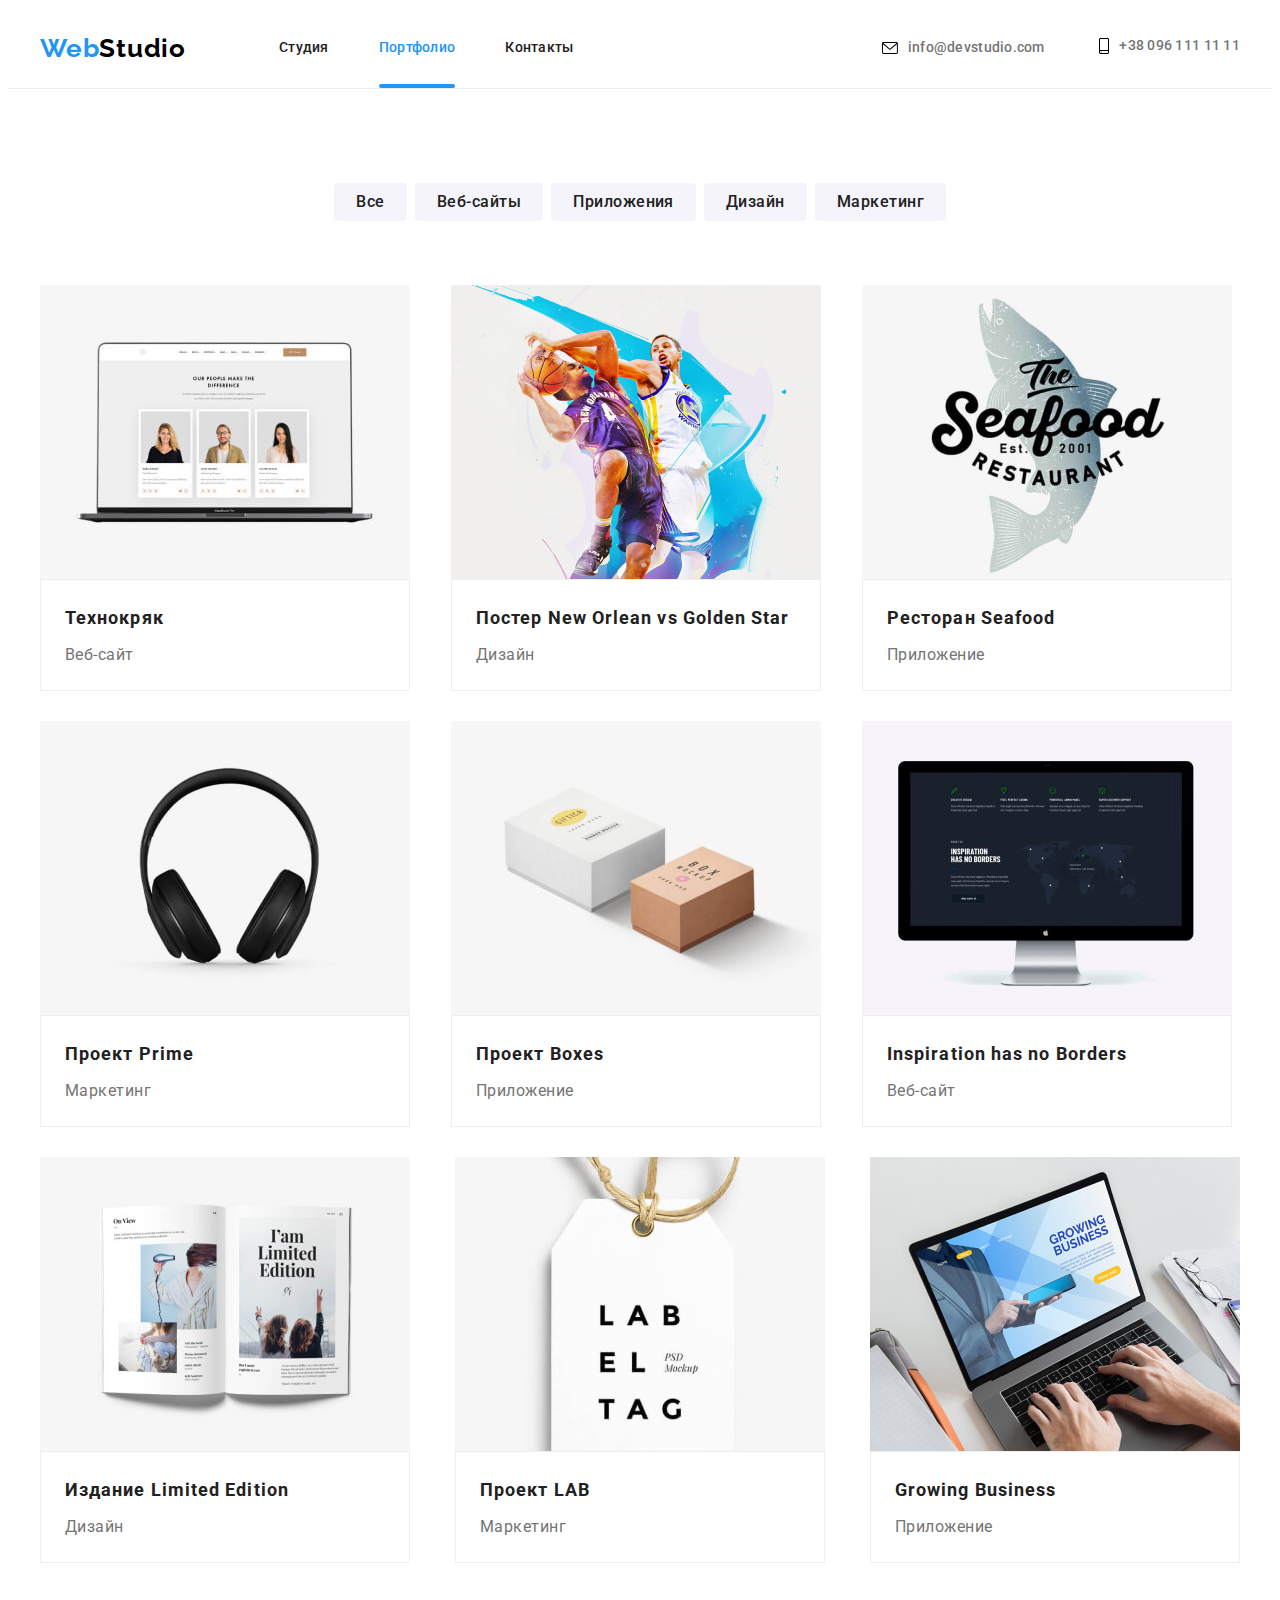
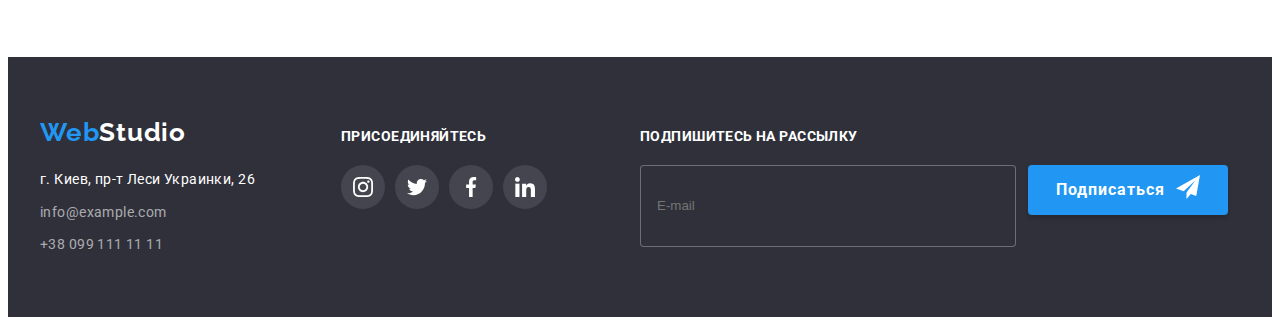
==== portfolio.html @ 90d1495a "hw8" ====
<!DOCTYPE html>
<html lang="en">
  <head>
    <meta charset="UTF-8" />
    <meta name="viewport" content="width=device-width, initial-scale=1.0" />
    <title>Студия</title>
    <link rel="preconnect" href="https://fonts.gstatic.com" />
    <link
      href="https://fonts.googleapis.com/css2?family=Raleway:wght@700&family=Roboto:wght@400;500;700;900&display=swap"
      rel="stylesheet"
    />
    <link
      rel="stylesheet"
      href="https://cdnjs.cloudflare.com/ajax/libs/modern-normalize/1.0.0/modern-normalize.min.css"
      integrity="sha512-ISS7cAi1PEhQ8jnbJpJZMd29NlhNj4AWYyLOSp2CE/CsHxTCu+r+t0D2yoJudVrd0/8fTVPUVDzY5Tvli75u/g=="
      crossorigin="anonymous"
    />
    <link rel="stylesheet" href="./css/portfolio.min.css" />
  </head>
  <body>
    <!--HEADER-->
    <header class="header">
      <div class="container">
        <nav class="nav">
          <a class="logo link" href="/">
            <span class="logo__title">Web</span>Studio
          </a>
          <ul class="nav__list list">
            <li class="nav__list-item">
              <a class="nav__list-link link" href="./index.html"> Студия </a>
            </li>
            <li class="nav__list-item">
              <a class="nav__list-link link current" href="./portfolio.html">
                Портфолио
              </a>
            </li>
            <li class="nav__list-item">
              <a class="nav__list-link link" href="#"> Контакты </a>
            </li>
          </ul>
          <address class="header__address address">
            <a
              class="header__address-mail link"
              href="mailto:info@devstudio.com"
            >
              <svg class="header__address-mail-icon">
                <use href="./images/sprite.svg#icon-mail"></use>
              </svg>
              info@devstudio.com
            </a>
            <a class="header__address-tel link" href="tel:+380961111111">
              <svg class="header__address-tel-icon">
                <use href="./images/sprite.svg#icon-phone"></use>
              </svg>
              +38 096 111 11 11
            </a>
          </address>
        </nav>
      </div>
    </header>

    <!-- MAIN -->
    <main>
      <section class="portfolio section">
        <div class="container">
          <h1 class="portfolio__title visually-hidden">Портфолио</h1>
          <ul class="portfolio__list-btn list">
            <li class="portfolio__list-item">
              <button class="portfolio__btn current" type="button">Все</button>
            </li>
            <li class="portfolio__list-item">
              <button class="portfolio__btn" type="button">Веб-сайты</button>
            </li>
            <li class="portfolio__list-item">
              <button class="portfolio__btn" type="button">Приложения</button>
            </li>
            <li class="portfolio__list-item">
              <button class="portfolio__btn" type="button">Дизайн</button>
            </li>
            <li class="portfolio__list-item">
              <button class="portfolio__btn" type="button">Маркетинг</button>
            </li>
          </ul>
        </div>
        <div class="container">
          <ul class="portfolio__list-box list">
            <li class="portfolio__list-item">
              <div class="portfolio__overlay">
                <img src="./images/notebook.jpg" alt="notebook" />
                <p class="portfolio__overlay-subject">
                  Технокряк это современная площадка распространения
                  коронавируса. Компании используют эту платформу для цифрового
                  шпионажа и атак на защищённые сервера конкурентов.
                </p>
              </div>
              <div class="portfolio__card-content">
                <h2 class="portfolio__title">Технокряк</h2>
                <p class="portfolio__subtitle">Веб-сайт</p>
              </div>
            </li>
            <li class="portfolio__list-item">
              <div class="portfolio__overlay">
                <img src="./images/design.jpg" alt="design" />
                <p class="portfolio__overlay-subject">
                  Технокряк это современная площадка распространения
                  коронавируса. Компании используют эту платформу для цифрового
                  шпионажа и атак на защищённые сервера конкурентов.
                </p>
              </div>
              <div class="portfolio__card-content">
                <h2 class="portfolio__title">
                  Постер New Orlean vs Golden Star
                </h2>
                <p class="portfolio__subtitle">Дизайн</p>
              </div>
            </li>
            <li class="portfolio__list-item">
              <div class="portfolio__overlay">
                <img src="./images/restoran.jpg" alt="restoran" />
                <p class="portfolio__overlay-subject">
                  Технокряк это современная площадка распространения
                  коронавируса. Компании используют эту платформу для цифрового
                  шпионажа и атак на защищённые сервера конкурентов.
                </p>
              </div>
              <div class="portfolio__card-content">
                <h2 class="portfolio__title">Ресторан Seafood</h2>
                <p class="portfolio__subtitle">Приложение</p>
              </div>
            </li>
            <li class="portfolio__list-item">
              <div class="portfolio__overlay">
                <img src="./images/headphones.jpg" alt="project-headphones" />
                <p class="portfolio__overlay-subject">
                  Технокряк это современная площадка распространения
                  коронавируса. Компании используют эту платформу для цифрового
                  шпионажа и атак на защищённые сервера конкурентов.
                </p>
              </div>
              <div class="portfolio__card-content">
                <h2 class="portfolio__title">Проект Prime</h2>
                <p class="portfolio__subtitle">Маркетинг</p>
              </div>
            </li>
            <li class="portfolio__list-item">
              <div class="portfolio__overlay">
                <img src="./images/box.jpg" alt="project-box" />
                <p class="portfolio__overlay-subject">
                  Технокряк это современная площадка распространения
                  коронавируса. Компании используют эту платформу для цифрового
                  шпионажа и атак на защищённые сервера конкурентов.
                </p>
              </div>
              <div class="portfolio__card-content">
                <h2 class="portfolio__title">Проект Boxes</h2>
                <p class="portfolio__subtitle">Приложение</p>
              </div>
            </li>
            <li class="portfolio__list-item">
              <div class="portfolio__overlay">
                <img src="./images/monitor.jpg" alt="monitor" />
                <p class="portfolio__overlay-subject">
                  Технокряк это современная площадка распространения
                  коронавируса. Компании используют эту платформу для цифрового
                  шпионажа и атак на защищённые сервера конкурентов.
                </p>
              </div>
              <div class="portfolio__card-content">
                <h2 class="portfolio__title">Inspiration has no Borders</h2>
                <p class="portfolio__subtitle">Веб-сайт</p>
              </div>
            </li>
            <li class="portfolio__list-item">
              <div class="portfolio__overlay">
                <img src="./images/book.jpg" alt="book" />
                <p class="portfolio__overlay-subject">
                  Технокряк это современная площадка распространения
                  коронавируса. Компании используют эту платформу для цифрового
                  шпионажа и атак на защищённые сервера конкурентов.
                </p>
              </div>
              <div class="portfolio__card-content">
                <h2 class="portfolio__title">Издание Limited Edition</h2>
                <p class="portfolio__subtitle">Дизайн</p>
              </div>
            </li>
            <li class="portfolio__list-item">
              <div class="portfolio__overlay">
                <img src="./images/label.jpg" alt="label" />
                <p class="portfolio__overlay-subject">
                  Технокряк это современная площадка распространения
                  коронавируса. Компании используют эту платформу для цифрового
                  шпионажа и атак на защищённые сервера конкурентов.
                </p>
              </div>
              <div class="portfolio__card-content">
                <h2 class="portfolio__title">Проект LAB</h2>
                <p class="portfolio__subtitle">Маркетинг</p>
              </div>
            </li>
            <li class="portfolio__list-item">
              <div class="portfolio__overlay">
                <img src="./images/laptop.jpg" alt="laptop" />
                <p class="portfolio__overlay-subject">
                  Технокряк это современная площадка распространения
                  коронавируса. Компании используют эту платформу для цифрового
                  шпионажа и атак на защищённые сервера конкурентов.
                </p>
              </div>
              <div class="portfolio__card-content">
                <h2 class="portfolio__title">Growing Business</h2>
                <p class="portfolio__subtitle">Приложение</p>
              </div>
            </li>
          </ul>
        </div>
      </section>
    </main>

    <footer class="footer">
      <div class="footer__box container">
        <ul class="footer__items list">
          <li class="footer__list-logo">
            <a class="footer__logo link" href="/">
              <span class="logo__title">Web</span
              ><span class="logo__page-footer">Studio</span>
            </a>
          </li>
          <li class="footer__list-item">
            <a
              class="footer__list-link link"
              href="https://goo.gl/maps/4xC9B9E7DNerQpAo9"
              >г. Киев, пр-т Леси Украинки, 26</a
            >
          </li>
          <li class="footer__list-item">
            <a class="footer__link link" href="mailto:info@example.com">
              info@example.com
            </a>
          </li>
          <li class="footer__list-item">
            <a class="footer__link link" href="tel:+380991111111">
              +38 099 111 11 11
            </a>
          </li>
        </ul>
        <div class="footer__box--right">
          <b class="footer__title">Присоединяйтесь</b>
          <ul class="footer__social-list list">
            <li class="footer__social-item">
              <a href="" class="footer__social-link">
                <svg class="footer__social-icon">
                  <use href="./images/sprite.svg#icon-instagram"></use>
                </svg>
              </a>
            </li>
            <li class="footer__social-item">
              <a href="" class="footer__social-link">
                <svg class="footer__social-icon">
                  <use href="./images/sprite.svg#icon-twitter-1"></use>
                </svg>
              </a>
            </li>
            <li class="footer__social-item">
              <a href="" class="footer__social-link">
                <svg class="footer__social-icon">
                  <use href="./images/sprite.svg#icon-facebook"></use>
                </svg>
              </a>
            </li>
            <li class="footer__social-item">
              <a href="" class="footer__social-link">
                <svg class="footer__social-icon">
                  <use href="./images/sprite.svg#icon-linkedin"></use>
                </svg>
              </a>
            </li>
          </ul>
        </div>
        <div class="footer__box--right">
          <b class="footer__title">Подпишитесь на рассылку</b>
          <form class="footer__social-form" action="#">
            <input
              class="footer__social-input"
              type="email"
              name="user-subscribe"
              placeholder="E-mail"
            />
            <button class="footer__social-btn" type="submit">
              Подписаться
              <svg class="footer__icon-button" width="24px" height="24px">
                <use href="./images/sprite.svg#icon-send"></use>
              </svg>
            </button>
          </form>
        </div>
      </div>
    </footer>
  </body>
</html>
---- css/portfolio.min.css ----
.visually-hidden{position:absolute;width:1px;height:1px;margin:-1px;border:0;padding:0;white-space:nowrap;clip-path:inset(100%);clip:rect(0 0 0 0);overflow:hidden}:root{--main-font: "Roboto", sans-serif;--secondary-font: "Raleway", sans-serif;--accent-color: #2196f3;--white-text-color: #ffffff;--primary-text-color: #757575;--title-text-color: #212121;--hero-background-color: #2f303a;--footer-background-color: #2f303a;--primary-background-color: #ffffff;--secondary-background-color: #f5f4fa;--timing-fn: 250ms cubic-bezier(0.4, 0, 0.2, 1)}body{font-family:var(--main-font);font-weight:400;letter-spacing:0.03em;background-color:var(--primary-background-color)}.title{font-family:var(--main-font);font-weight:700;font-size:14px;line-height:1.14;letter-spacing:0.03em;text-transform:uppercase;color:var(--title-text-color)}.list{list-style-type:none}.link{text-decoration:none}.current{color:var(--accent-color)}h1,h2,h3,h4,h5,h6{margin:0}ul,ol{margin:0;padding:0}p{margin:0}img{display:block;max-width:100%;height:auto}.address{font-style:normal}.container{width:1200px;padding:0 15px;margin:0 auto}.section{padding-top:94px;padding-bottom:94px}.header{border-bottom:1px solid #ececec}.header__address{display:block;margin-left:auto}.header__address-mail-icon{width:16px;height:12px;margin-right:10px}.header__address-tel-icon{width:10px;height:16px;margin-right:10px}.header__address-mail,.header__address-tel{font-weight:500;font-size:14px;line-height:1.14;letter-spacing:0.02em;color:var(--primary-text-color);transition:var(--timing-fn)}.header__address-mail:hover,.header__address-mail:focus,.header__address-mail:hover,.header__address-mail:focus,.header__address-tel:hover,.header__address-tel:focus,.header__address-tel:hover,.header__address-tel:focus{color:var(--accent-color)}.header__address-mail:hover,.header__address-mail:focus,.header__address-mail:hover,.header__address-mail:focus,.header__address-tel:hover,.header__address-tel:focus,.header__address-tel:hover,.header__address-tel:focus{fill:var(--accent-color)}.header__address-mail{margin-right:50px;display:inline-flex;align-items:center}.header__address-tel{display:inline-flex;align-items:center}.nav{display:flex;align-items:center}.nav__list{display:flex}.nav__list-item:not(:last-child){margin-right:50px}.nav__list-link.current{color:var(--accent-color)}.nav__list-link.current::after{content:"";position:absolute;left:0;bottom:0;display:block;width:100%;height:4px;color:var(--accent-color);background-color:var(--accent-color);border-radius:2px;opacity:1;transition:var(--timing-fn)}.nav__list-link{display:block;position:relative;font-weight:500;font-size:14px;line-height:1.14;letter-spacing:0.02em;padding-top:32px;padding-bottom:32px;color:var(--title-text-color);transition:var(--timing-fn)}.nav__list-link:hover,.nav__list-link:focus{color:var(--accent-color)}.logo{display:block;margin-right:93px;font-family:var(--secondary-font);font-weight:700;font-size:26px;line-height:1.19;letter-spacing:0.03em;color:#000000}.logo__title{color:var(--accent-color)}.logo__page-footer{color:var(--white-text-color)}.portfolio__list-btn{display:flex;justify-content:center;padding-bottom:34px}.portfolio__btn{min-width:73px;height:38px;font-family:var(--main-font);font-weight:500;font-size:16px;line-height:1.62;text-align:center;letter-spacing:0.03em;color:var(--title-text-color);background:#f5f4fa;border-radius:4px;border:none;cursor:pointer;padding:6px 22px;transition:var(--timing-fn)}.portfolio__btn:hover,.portfolio__btn:focus{background-color:var(--accent-color);color:var(--white-text-color)}.portfolio__list-box{display:flex;flex-wrap:wrap;justify-content:space-between}.portfolio__card-content{padding:20px 24px;background:#ffffff;border:1px solid #eeeeee}.portfolio__title{font-family:var(--main-font);font-weight:700;font-size:18px;line-height:2;letter-spacing:0.06em;color:var(--title-text-color);margin-bottom:4px}.portfolio__subtitle{font-family:var(--main-font);font-weight:400;font-size:16px;line-height:1.87;letter-spacing:0.03em;color:var(--primary-text-color)}.portfolio__overlay{position:relative;overflow:hidden}.portfolio__overlay .portfolio__overlay-subject{content:"";position:absolute;top:0;left:0;width:100%;height:100%;background-color:rgba(33,150,243,0.9);opacity:0;transform:translateY(100%);transition:var(--timing-fn)}.portfolio__list-item{transition:var(--timing-fn)}.portfolio__list-item:hover .portfolio__overlay .portfolio__overlay-subject{opacity:1;transform:translateY(0)}.portfolio__list-item:nth-child(-n+6){margin-bottom:30px}.portfolio__list-item:not(:last-child){margin-right:8px}.portfolio__list-item:hover{box-shadow:0px 1px 1px rgba(0,0,0,0.12),0px 4px 4px rgba(0,0,0,0.06),1px 4px 6px rgba(0,0,0,0.16)}.portfolio__overlay-subject{font-family:var(--main-font);font-weight:400;font-size:18px;line-height:1.56;padding:63px 24px;letter-spacing:0.03em;color:#ffffff}.footer{padding-top:60px;padding-bottom:60px;background-color:var(--footer-background-color)}.footer__box{display:flex;align-items:baseline}.footer__items{width:231px;margin-right:70px}.footer__list-logo{margin-bottom:20px}.footer__list-item:not(:last-child){margin-bottom:9px}.footer__link{font-family:var(--main-font);font-size:14px;line-height:1.71;letter-spacing:0.03em;color:rgba(255,255,255,0.6)}.footer__logo{font-family:var(--secondary-font);font-weight:700;font-size:26px;line-height:1.19;letter-spacing:0.03em}.footer__list-link{font-family:var(--main-font);font-style:normal;font-weight:normal;font-size:14px;line-height:1.71;letter-spacing:0.03em;color:var(--white-text-color)}.footer__title{font-family:var(--main-font);font-weight:700;font-size:14px;line-height:1.14;letter-spacing:0.03em;text-transform:uppercase;color:#ffffff}.footer__social-list{display:flex;justify-content:center;margin-top:20px}.footer__social-link{display:flex;justify-content:center;align-items:center;width:44px;height:44px;background-color:rgba(255,255,255,0.1);border-radius:50%;transition:var(--timing-fn)}.footer__social-link:hover,.footer__social-link:focus{background-color:var(--accent-color)}.footer__social-icon{width:20px;height:20px;fill:#fff}.footer__social-item:not(:last-child){margin-right:10px}.footer__box--right:not(:last-child){margin-right:93px}.footer__social-form{display:flex;margin-top:20px}.footer__social-input{width:358px;height:50px;border:1px solid rgba(255,255,255,0.3);border-radius:4px;background-color:#2f303a;padding:15px 0px 15px 16px;color:#fff;margin-right:12px;transition:var(--timing-fn)}.footer__icon-button{width:24px;height:24px}.footer__social-btn{display:inline-flex;justify-content:space-between;width:200px;height:50px;font-family:var(--main-font);font-weight:700;font-size:16px;line-height:1.87;letter-spacing:0.06em;background-color:var(--accent-color);box-shadow:0px 4px 4px rgba(0,0,0,0.15);border-radius:4px;border:none;color:#fff;padding:10px 28px;cursor:pointer}
/*# sourceMappingURL=portfolio.min.css.map */
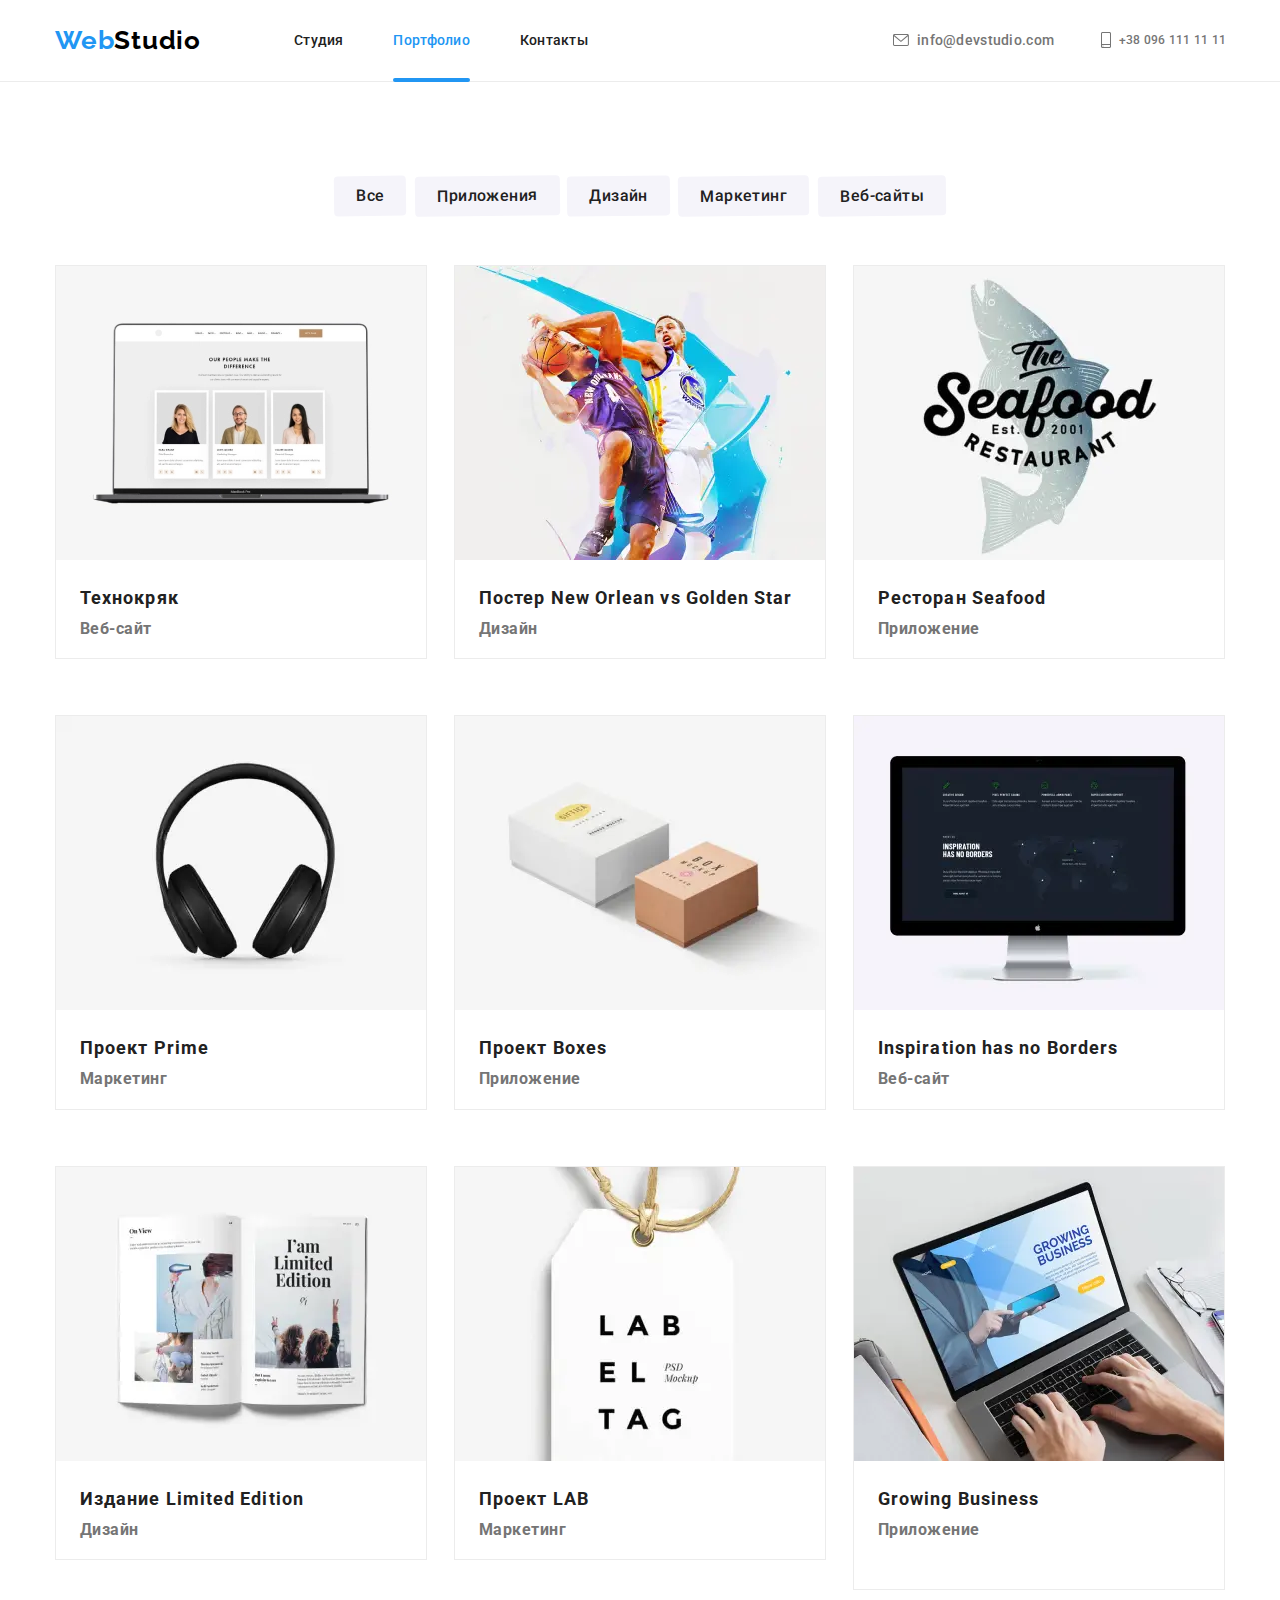
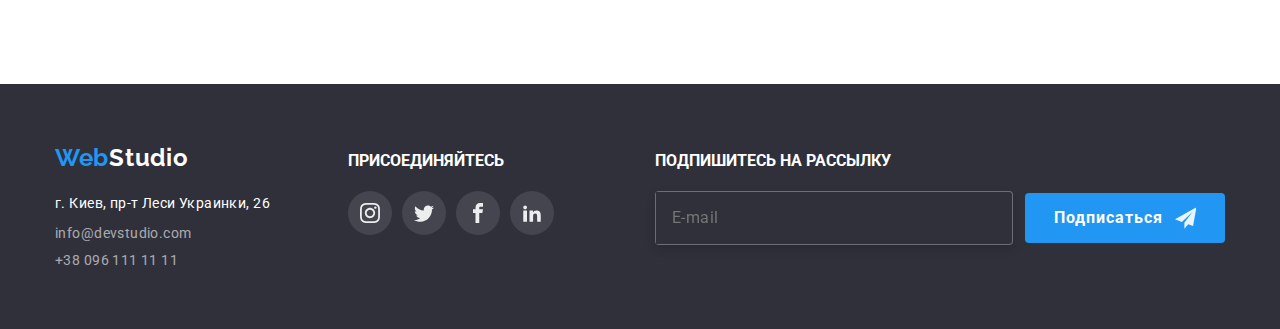
==== commit 29698442: "hw8" ====
--- a/portfolio.html
+++ b/portfolio.html
@@ -1,216 +1,809 @@
 <!DOCTYPE html>
-<html lang="en">
+<html lang="ru">
   <head>
     <meta charset="UTF-8" />
     <meta name="viewport" content="width=device-width, initial-scale=1.0" />
-    <title>Студия</title>
+    <title>Webstudio</title>
     <link rel="preconnect" href="https://fonts.gstatic.com" />
+    <link
+      rel="stylesheet"
+      href="https://cdnjs.cloudflare.com/ajax/libs/modern-normalize/1.0.0/modern-normalize.min.css"
+    />
     <link
       href="https://fonts.googleapis.com/css2?family=Raleway:wght@700&family=Roboto:wght@400;500;700;900&display=swap"
       rel="stylesheet"
     />
-    <link
-      rel="stylesheet"
-      href="https://cdnjs.cloudflare.com/ajax/libs/modern-normalize/1.0.0/modern-normalize.min.css"
-      integrity="sha512-ISS7cAi1PEhQ8jnbJpJZMd29NlhNj4AWYyLOSp2CE/CsHxTCu+r+t0D2yoJudVrd0/8fTVPUVDzY5Tvli75u/g=="
-      crossorigin="anonymous"
-    />
+
     <link rel="stylesheet" href="./css/portfolio.min.css" />
+    <style>
+      a {
+        text-decoration: none;
+      }
+      ul {
+        list-style: none;
+      }
+    </style>
   </head>
-  <body>
-    <!--HEADER-->
+
+  <body class="body">
+    <!-- Head of site  -->
     <header class="header">
       <div class="container">
-        <nav class="nav">
-          <a class="logo link" href="/">
-            <span class="logo__title">Web</span>Studio
-          </a>
-          <ul class="nav__list list">
-            <li class="nav__list-item">
-              <a class="nav__list-link link" href="./index.html"> Студия </a>
-            </li>
-            <li class="nav__list-item">
-              <a class="nav__list-link link current" href="./portfolio.html">
-                Портфолио
+        <div class="rubric">
+          <nav class="navigation">
+            <a class="logo" href="/index.html">
+              <span class="logo-accent">Web</span>Studio
+            </a>
+            <button
+              class="menu-button is-open"
+              type="button"
+              aria-controls="menu-container"
+              aria-expanded="false"
+              data-menu-button
+            >
+              <svg class="" width="40px" height="40px">
+                aria-label="переключатель меню"
+                <use
+                  class="icon-evenodd"
+                  href="./images/icons/sprite.svg#icon-evenodd"
+                ></use>
+                <use
+                  class="icon-cross"
+                  href="./images/icons/sprite.svg#icon-cross"
+                ></use>
+              </svg>
+            </button>
+
+            <div class="menu-container" id="menu-container" data-menu>
+              <ul class="nav-burger">
+                <li class="nav-burger-list-item">
+                  <a class="nav-burger-list-link" href="./index.html">Студия</a>
+                </li>
+
+                <li class="nav-burger-list-item">
+                  <a
+                    class="nav-burger-list-link current"
+                    href="./portfolio.html"
+                    >Портфолио</a
+                  >
+                </li>
+
+                <li class="nav-burger-list-item">
+                  <a class="nav-burger-list-link" href="">Контакты</a>
+                </li>
+              </ul>
+              <ul class="address-burger">
+                <li class="address-burger-list">
+                  <a
+                    class="address-burger-mail"
+                    href="mailto:info@devstudio.com"
+                  >
+                    <svg class="icon-envelope" width="17px" height="17px">
+                      <use href="./images/icons/sprite.svg#icon-envelope"></use>
+                    </svg>
+                    info@devstudio.com
+                  </a>
+                </li>
+
+                <li class="address-burger-list">
+                  <a class="address-burger-tel" href="tel:+380961111111">
+                    <svg class="icon-smartphone" width="16px" height="18px">
+                      <use
+                        href="./images/icons/sprite.svg#icon-smartphone"
+                      ></use>
+                    </svg>
+                    +38 096 111 11 11
+                  </a>
+                </li>
+              </ul>
+            </div>
+
+            <ul class="navigation-list">
+              <li class="navigation-list-item">
+                <a class="navigation-list-link" href="./index.html"> Студия</a>
+              </li>
+
+              <li class="navigation-list-item">
+                <a class="navigation-list-link current" href="./portfolio.html"
+                  >Портфолио</a
+                >
+              </li>
+
+              <li class="navigation-list-item">
+                <a class="navigation-list-link" href="">Контакты</a>
+              </li>
+            </ul>
+          </nav>
+
+          <address class="address">
+            <ul class="address-cont">
+              <li class="address-list">
+                <a class="address-mail" href="mailto:info@devstudio.com">
+                  <svg class="icon-envelope" width="17px" height="17px">
+                    <use href="./images/icons/sprite.svg#icon-envelope"></use>
+                  </svg>
+                  info@devstudio.com
+                </a>
+              </li>
+
+              <li class="address-list">
+                <a class="address-tel" href="tel:+380961111111">
+                  <svg class="icon-smartphone" width="16px" height="18px">
+                    <use href="./images/icons/sprite.svg#icon-smartphone"></use>
+                  </svg>
+                  +38 096 111 11 11
+                </a>
+              </li>
+            </ul>
+          </address>
+        </div>
+      </div>
+    </header>
+
+    <main>
+      <section class="service">
+        <div class="container">
+          <h1 class="visually-hidden">list of service</h1>
+          <div class="service-visual">
+            <ul class="service-list">
+              <li class="button-box">
+                <button class="button-item" href="">Все</button>
+              </li>
+              <li class="button-box">
+                <button class="button-item" href="">Приложения</button>
+              </li>
+              <li class="button-box">
+                <button class="button-item" href="">Дизайн</button>
+              </li>
+              <li class="button-box">
+                <button class="button-item" href="">Маркетинг</button>
+              </li>
+              <li class="button-box">
+                <button class="button-item" href="">Веб-сайты</button>
+              </li>
+            </ul>
+          </div>
+        </div>
+      </section>
+
+      <section class="cards-set">
+        <div class="container">
+          <h2 class="visually-hidden">our projects</h2>
+
+          <ul class="project">
+            <li class="project-list">
+              <a href="" class="project-list-link">
+                <div class="project-img-wrapper">
+                  <picture class="picture">
+                    <source
+                      srcset="
+                        ./images/portfolio/project/technocrack-desktop1.webp   1x,
+                        ./images/portfolio/project/technocrack-desktop@2x.webp 2x
+                      "
+                      media="(min-width: 1200px)"
+                      type="image/webp"
+                    />
+                    <source
+                      srcset="
+                        ./images/portfolio/project/technocrack-desktop.jpg    1x,
+                        ./images/portfolio/project/technocrack-desktop@2x.jpg 2x
+                      "
+                      media="(min-width: 1200px)"
+                    />
+
+                    <source
+                      srcset="
+                        ./images/portfolio/project/technocrack-tablet.webp    1x,
+                        ./images/portfolio/project/technocrack-tablet@2x.webp 2x
+                      "
+                      media="(min-width: 768px)"
+                      type="image/webp"
+                    />
+                    <source
+                      srcset="
+                        ./images/portfolio/project/technocrack-tablet.jpg    1x,
+                        ./images/portfolio/project/technocrack-tablet@2x.jpg 2x
+                      "
+                      media="(min-width: 768px)"
+                    />
+
+                    <source
+                      srcset="
+                        ./images/portfolio/project/technocrack-mobile.webp    1x,
+                        ./images/portfolio/project/technocrack-mobile@2x.webp 2x
+                      "
+                      media="(min-width: 320px)"
+                      type="image/webp"
+                    />
+                    <source
+                      srcset="
+                        ./images/portfolio/project/technocrack-mobile.jpg    1x,
+                        ./images/portfolio/project/technocrack-mobile@2x.jpg 2x
+                      "
+                      media="(min-width: 320px)"
+                    />
+
+                    <img
+                      src="./images/portfolio/img-1.jpg"
+                      alt="faces-on-the-desktop"
+                    />
+                  </picture>
+
+                  <p class="overlay">
+                    Технокряк это современная площадка распространения
+                    коронавируса. Компании используют эту платформу для
+                    цифрового шпионажа и атак на защищённые сервера конкурентов.
+                  </p>
+                </div>
+
+                <div class="text-box">
+                  <h3 class="project-title">Технокряк</h3>
+                  <p class="project-text">Веб-сайт</p>
+                </div>
               </a>
             </li>
-            <li class="nav__list-item">
-              <a class="nav__list-link link" href="#"> Контакты </a>
+
+            <li class="project-list">
+              <a href="" class="project-list-link">
+                <div class="project-img-wrapper">
+                  <picture class="picture">
+                    <source
+                      srcset="
+                        ./images/portfolio/project/project-desktop2.webp    1x,
+                        ./images/portfolio/project/project-desktop2@2x.webp 2x
+                      "
+                      media="(min-width: 1200px)"
+                      type="image/webp"
+                    />
+                    <source
+                      srcset="
+                        ./images/portfolio/project/project-desktop2.jpg    1x,
+                        ./images/portfolio/project/project-desktop2@2x.jpg 2x
+                      "
+                      media="(min-width: 1200px)"
+                    />
+
+                    <source
+                      srcset="
+                        ./images/portfolio/project/project-tablet2.webp    1x,
+                        ./images/portfolio/project/project-tablet2@2x.webp 2x
+                      "
+                      media="(min-width: 768px)"
+                      type="image/webp"
+                    />
+                    <source
+                      srcset="
+                        ./images/portfolio/project/project-tablet2.jpg    1x,
+                        ./images/portfolio/project/project-tablet2@2x.jpg 2x
+                      "
+                      media="(min-width: 768px)"
+                    />
+
+                    <source
+                      srcset="
+                        ./images/portfolio/project/project-mob2.webp    1x,
+                        ./images/portfolio/project/project-mob2@2x.webp 2x
+                      "
+                      media="(min-width: 320px)"
+                      type="image/webp"
+                    />
+                    <source
+                      srcset="
+                        ./images/portfolio/project/project-mob2.jpg    1x,
+                        ./images/portfolio/project/project-mob2@2x.jpg 2x
+                      "
+                      media="(min-width: 320px)"
+                    />
+
+                    <img
+                      src="./images/portfolio/img-2.jpg"
+                      alt="basketball-players"
+                    />
+                  </picture>
+
+                  <p class="overlay">
+                    Технокряк это современная площадка распространения
+                    коронавируса. Компании используют эту платформу для
+                    цифрового шпионажа и атак на защищённые сервера конкурентов.
+                  </p>
+                </div>
+
+                <div class="text-box">
+                  <h3 class="project-title">
+                    Постер New Orlean vs Golden Star
+                  </h3>
+                  <p class="project-text">Дизайн</p>
+                </div>
+              </a>
             </li>
-          </ul>
-          <address class="header__address address">
-            <a
-              class="header__address-mail link"
-              href="mailto:info@devstudio.com"
-            >
-              <svg class="header__address-mail-icon">
-                <use href="./images/sprite.svg#icon-mail"></use>
-              </svg>
-              info@devstudio.com
-            </a>
-            <a class="header__address-tel link" href="tel:+380961111111">
-              <svg class="header__address-tel-icon">
-                <use href="./images/sprite.svg#icon-phone"></use>
-              </svg>
-              +38 096 111 11 11
-            </a>
-          </address>
-        </nav>
-      </div>
-    </header>
-
-    <!-- MAIN -->
-    <main>
-      <section class="portfolio section">
-        <div class="container">
-          <h1 class="portfolio__title visually-hidden">Портфолио</h1>
-          <ul class="portfolio__list-btn list">
-            <li class="portfolio__list-item">
-              <button class="portfolio__btn current" type="button">Все</button>
+
+            <li class="project-list">
+              <a href="" class="project-list-link">
+                <div class="project-img-wrapper">
+                  <picture class="picture">
+                    <source
+                      srcset="
+                        ./images/portfolio/project/project-desktop3.webp    1x,
+                        ./images/portfolio/project/project-desktop3@2x.webp 2x
+                      "
+                      media="(min-width: 1200px)"
+                      type="image/webp"
+                    />
+                    <source
+                      srcset="
+                        ./images/portfolio/project/project-desktop3.jpg    1x,
+                        ./images/portfolio/project/project-desktop3@2x.jpg 2x
+                      "
+                      media="(min-width: 1200px)"
+                    />
+
+                    <source
+                      srcset="
+                        ./images/portfolio/project/project-tablet3.webp    1x,
+                        ./images/portfolio/project/project-tablet3@2x.webp 2x
+                      "
+                      media="(min-width: 768px)"
+                      type="image/webp"
+                    />
+                    <source
+                      srcset="
+                        ./images/portfolio/project/project-tablet3.jpg    1x,
+                        ./images/portfolio/project/project-tablet3@2x.jpg 2x
+                      "
+                      media="(min-width: 768px)"
+                    />
+
+                    <source
+                      srcset="
+                        ./images/portfolio/project/project-mob3.webp    1x,
+                        ./images/portfolio/project/project-mob3@2x.webp 2x
+                      "
+                      media="(min-width: 320px)"
+                      type="image/webp"
+                    />
+                    <source
+                      srcset="
+                        ./images/portfolio/project/project-mob3.jpg    1x,
+                        ./images/portfolio/project/project-mob3@2x.jpg 2x
+                      "
+                      media="(min-width: 320px)"
+                    />
+
+                    <img
+                      src="./images/portfolio/img-3.jpg"
+                      alt="restaurat-logo"
+                    />
+                  </picture>
+
+                  <p class="overlay">
+                    Технокряк это современная площадка распространения
+                    коронавируса. Компании используют эту платформу для
+                    цифрового шпионажа и атак на защищённые сервера конкурентов.
+                  </p>
+                </div>
+
+                <div class="text-box">
+                  <h3 class="project-title">Ресторан Seafood</h3>
+                  <p class="project-text">Приложение</p>
+                </div>
+              </a>
             </li>
-            <li class="portfolio__list-item">
-              <button class="portfolio__btn" type="button">Веб-сайты</button>
+
+            <li class="project-list">
+              <a href="" class="project-list-link">
+                <div class="project-img-wrapper">
+                  <picture class="picture">
+                    <source
+                      srcset="
+                        ./images/portfolio/project/project-desktop4.webp    1x,
+                        ./images/portfolio/project/project-desktop4@2x.webp 2x
+                      "
+                      media="(min-width: 1200px)"
+                      type="image/webp"
+                    />
+                    <source
+                      srcset="
+                        ./images/portfolio/project/project-desktop4.jpg    1x,
+                        ./images/portfolio/project/project-desktop4@2x.jpg 2x
+                      "
+                      media="(min-width: 1200px)"
+                    />
+
+                    <source
+                      srcset="
+                        ./images/portfolio/project/project-tablet4.webp    1x,
+                        ./images/portfolio/project/project-tablet4@2x.webp 2x
+                      "
+                      media="(min-width: 768px)"
+                      type="image/webp"
+                    />
+                    <source
+                      srcset="
+                        ./images/portfolio/project/project-tablet4.jpg    1x,
+                        ./images/portfolio/project/project-tablet4@2x.jpg 2x
+                      "
+                      media="(min-width: 768px)"
+                    />
+
+                    <source
+                      srcset="
+                        ./images/portfolio/project/project-mob4.webp    1x,
+                        ./images/portfolio/project/project-mob4@2x.webp 2x
+                      "
+                      media="(min-width: 320px)"
+                      type="image/webp"
+                    />
+                    <source
+                      srcset="
+                        ./images/portfolio/project/project-mob4.jpg    1x,
+                        ./images/portfolio/project/project-mob4@2x.jpg 2x
+                      "
+                      media="(min-width: 320px)"
+                    />
+
+                    <img src="./images/portfolio/img-4.jpg" alt="headphones" />
+                  </picture>
+
+                  <p class="overlay">
+                    Технокряк это современная площадка распространения
+                    коронавируса. Компании используют эту платформу для
+                    цифрового шпионажа и атак на защищённые сервера конкурентов.
+                  </p>
+                </div>
+
+                <div class="text-box">
+                  <h3 class="project-title">Проект Prime</h3>
+                  <p class="project-text">Маркетинг</p>
+                </div>
+              </a>
             </li>
-            <li class="portfolio__list-item">
-              <button class="portfolio__btn" type="button">Приложения</button>
+
+            <li class="project-list">
+              <a href="" class="project-list-link">
+                <div class="project-img-wrapper">
+                  <picture class="picture">
+                    <source
+                      srcset="
+                        ./images/portfolio/project/project-desktop5.webp    1x,
+                        ./images/portfolio/project/project-desktop5@2x.webp 2x
+                      "
+                      media="(min-width: 1200px)"
+                      type="image/webp"
+                    />
+                    <source
+                      srcset="
+                        ./images/portfolio/project/project-desktop5.jpg    1x,
+                        ./images/portfolio/project/project-desktop5@2x.jpg 2x
+                      "
+                      media="(min-width: 1200px)"
+                    />
+
+                    <source
+                      srcset="
+                        ./images/portfolio/project/project-tablet5.webp    1x,
+                        ./images/portfolio/project/project-tablet5@2x.webp 2x
+                      "
+                      media="(min-width: 768px)"
+                      type="image/webp"
+                    />
+                    <source
+                      srcset="
+                        ./images/portfolio/project/project-tablet5.jpg    1x,
+                        ./images/portfolio/project/project-tablet5@2x.jpg 2x
+                      "
+                      media="(min-width: 768px)"
+                    />
+
+                    <source
+                      srcset="
+                        ./images/portfolio/project/project-mob5.webp    1x,
+                        ./images/portfolio/project/project-mob5@2x.webp 2x
+                      "
+                      media="(min-width: 320px)"
+                      type="image/webp"
+                    />
+                    <source
+                      srcset="
+                        ./images/portfolio/project/project-mob5.jpg    1x,
+                        ./images/portfolio/project/project-mob5@2x.jpg 2x
+                      "
+                      media="(min-width: 320px)"
+                    />
+
+                    <img src="./images/portfolio/img-5.jpg" alt="two-boxes" />
+                  </picture>
+
+                  <p class="overlay">
+                    Технокряк это современная площадка распространения
+                    коронавируса. Компании используют эту платформу для
+                    цифрового шпионажа и атак на защищённые сервера конкурентов.
+                  </p>
+                </div>
+
+                <div class="text-box">
+                  <h3 class="project-title">Проект Boxes</h3>
+                  <p class="project-text">Приложение</p>
+                </div>
+              </a>
             </li>
-            <li class="portfolio__list-item">
-              <button class="portfolio__btn" type="button">Дизайн</button>
+
+            <li class="project-list">
+              <a href="" class="project-list-link">
+                <div class="project-img-wrapper">
+                  <picture class="picture">
+                    <source
+                      srcset="
+                        ./images/portfolio/project/project-desktop6.webp    1x,
+                        ./images/portfolio/project/project-desktop6@2x.webp 2x
+                      "
+                      media="(min-width: 1200px)"
+                      type="image/webp"
+                    />
+                    <source
+                      srcset="
+                        ./images/portfolio/project/project-desktop6.jpg    1x,
+                        ./images/portfolio/project/project-desktop6@2x.jpg 2x
+                      "
+                      media="(min-width: 1200px)"
+                    />
+
+                    <source
+                      srcset="
+                        ./images/portfolio/project/project-tablet6.webp    1x,
+                        ./images/portfolio/project/project-tablet6@2x.webp 2x
+                      "
+                      media="(min-width: 768px)"
+                      type="image/webp"
+                    />
+                    <source
+                      srcset="
+                        ./images/portfolio/project/project-tablet6.jpg    1x,
+                        ./images/portfolio/project/project-tablet6@2x.jpg 2x
+                      "
+                      media="(min-width: 768px)"
+                    />
+
+                    <source
+                      srcset="
+                        ./images/portfolio/project/project-mob6.webp    1x,
+                        ./images/portfolio/project/project-mob6@2x.webp 2x
+                      "
+                      media="(min-width: 320px)"
+                      type="image/webp"
+                    />
+                    <source
+                      srcset="
+                        ./images/portfolio/project/project-mob6.jpg    1x,
+                        ./images/portfolio/project/project-mob6@2x.jpg 2x
+                      "
+                      media="(min-width: 320px)"
+                    />
+
+                    <img src="./images/portfolio/img-6.jpg" alt="display" />
+                  </picture>
+
+                  <p class="overlay">
+                    Технокряк это современная площадка распространения
+                    коронавируса. Компании используют эту платформу для
+                    цифрового шпионажа и атак на защищённые сервера конкурентов.
+                  </p>
+                </div>
+
+                <div class="text-box">
+                  <h3 class="project-title">Inspiration has no Borders</h3>
+                  <p class="project-text">Веб-сайт</p>
+                </div>
+              </a>
             </li>
-            <li class="portfolio__list-item">
-              <button class="portfolio__btn" type="button">Маркетинг</button>
+
+            <li class="project-list">
+              <a href="" class="project-list-link">
+                <div class="project-img-wrapper">
+                  <picture class="picture">
+                    <source
+                      srcset="
+                        ./images/portfolio/project/project-desktop7.webp    1x,
+                        ./images/portfolio/project/project-desktop7@2x.webp 2x
+                      "
+                      media="(min-width: 1200px)"
+                      type="image/webp"
+                    />
+                    <source
+                      srcset="
+                        ./images/portfolio/project/project-desktop7.jpg    1x,
+                        ./images/portfolio/project/project-desktop7@2x.jpg 2x
+                      "
+                      media="(min-width: 1200px)"
+                    />
+
+                    <source
+                      srcset="
+                        ./images/portfolio/project/project-tablet7.webp    1x,
+                        ./images/portfolio/project/project-tablet7@2x.webp 2x
+                      "
+                      media="(min-width: 768px)"
+                      type="image/webp"
+                    />
+                    <source
+                      srcset="
+                        ./images/portfolio/project/project-tablet7.jpg    1x,
+                        ./images/portfolio/project/project-tablet7@2x.jpg 2x
+                      "
+                      media="(min-width: 768px)"
+                    />
+
+                    <source
+                      srcset="
+                        ./images/portfolio/project/project-mob7.webp    1x,
+                        ./images/portfolio/project/project-mob7@2x.webp 2x
+                      "
+                      media="(min-width: 320px)"
+                      type="image/webp"
+                    />
+                    <source
+                      srcset="
+                        ./images/portfolio/project/project-mob7.jpg    1x,
+                        ./images/portfolio/project/project-mob7@2x.jpg 2x
+                      "
+                      media="(min-width: 320px)"
+                    />
+
+                    <img src="./images/portfolio/img-7.jpg" alt="hard-copies" />
+                  </picture>
+
+                  <p class="overlay">
+                    Технокряк это современная площадка распространения
+                    коронавируса. Компании используют эту платформу для
+                    цифрового шпионажа и атак на защищённые сервера конкурентов.
+                  </p>
+                </div>
+
+                <div class="text-box">
+                  <h3 class="project-title">Издание Limited Edition</h3>
+                  <p class="project-text">Дизайн</p>
+                </div>
+              </a>
             </li>
-          </ul>
-        </div>
-        <div class="container">
-          <ul class="portfolio__list-box list">
-            <li class="portfolio__list-item">
-              <div class="portfolio__overlay">
-                <img src="./images/notebook.jpg" alt="notebook" />
-                <p class="portfolio__overlay-subject">
-                  Технокряк это современная площадка распространения
-                  коронавируса. Компании используют эту платформу для цифрового
-                  шпионажа и атак на защищённые сервера конкурентов.
-                </p>
-              </div>
-              <div class="portfolio__card-content">
-                <h2 class="portfolio__title">Технокряк</h2>
-                <p class="portfolio__subtitle">Веб-сайт</p>
-              </div>
+
+            <li class="project-list">
+              <a href="" class="project-list-link">
+                <div class="project-img-wrapper">
+                  <picture class="picture">
+                    <source
+                      srcset="
+                        ./images/portfolio/project/project-desktop8.webp    1x,
+                        ./images/portfolio/project/project-desktop8@2x.webp 2x
+                      "
+                      media="(min-width: 1200px)"
+                      type="image/webp"
+                    />
+                    <source
+                      srcset="
+                        ./images/portfolio/project/project-desktop8.jpg    1x,
+                        ./images/portfolio/project/project-desktop8@2x.jpg 2x
+                      "
+                      media="(min-width: 1200px)"
+                    />
+
+                    <source
+                      srcset="
+                        ./images/portfolio/project/project-tablet8.webp    1x,
+                        ./images/portfolio/project/project-tablet8@2x.webp 2x
+                      "
+                      media="(min-width: 768px)"
+                      type="image/webp"
+                    />
+                    <source
+                      srcset="
+                        ./images/portfolio/project/project-tablet8.jpg    1x,
+                        ./images/portfolio/project/project-tablet8@2x.jpg 2x
+                      "
+                      media="(min-width: 768px)"
+                    />
+
+                    <source
+                      srcset="
+                        ./images/portfolio/project/project-mob8.webp    1x,
+                        ./images/portfolio/project/project-mob8@2x.webp 2x
+                      "
+                      media="(min-width: 320px)"
+                      type="image/webp"
+                    />
+                    <source
+                      srcset="
+                        ./images/portfolio/project/project-mob8.jpg    1x,
+                        ./images/portfolio/project/project-mob8@2x.jpg 2x
+                      "
+                      media="(min-width: 320px)"
+                    />
+
+                    <img src="./images/portfolio/img-8.jpg" alt="tag" />
+                  </picture>
+
+                  <p class="overlay">
+                    Технокряк это современная площадка распространения
+                    коронавируса. Компании используют эту платформу для
+                    цифрового шпионажа и атак на защищённые сервера конкурентов.
+                  </p>
+                </div>
+
+                <div class="text-box">
+                  <h3 class="project-title">Проект LAB</h3>
+                  <p class="project-text">Маркетинг</p>
+                </div>
+              </a>
             </li>
-            <li class="portfolio__list-item">
-              <div class="portfolio__overlay">
-                <img src="./images/design.jpg" alt="design" />
-                <p class="portfolio__overlay-subject">
-                  Технокряк это современная площадка распространения
-                  коронавируса. Компании используют эту платформу для цифрового
-                  шпионажа и атак на защищённые сервера конкурентов.
-                </p>
-              </div>
-              <div class="portfolio__card-content">
-                <h2 class="portfolio__title">
-                  Постер New Orlean vs Golden Star
-                </h2>
-                <p class="portfolio__subtitle">Дизайн</p>
-              </div>
-            </li>
-            <li class="portfolio__list-item">
-              <div class="portfolio__overlay">
-                <img src="./images/restoran.jpg" alt="restoran" />
-                <p class="portfolio__overlay-subject">
-                  Технокряк это современная площадка распространения
-                  коронавируса. Компании используют эту платформу для цифрового
-                  шпионажа и атак на защищённые сервера конкурентов.
-                </p>
-              </div>
-              <div class="portfolio__card-content">
-                <h2 class="portfolio__title">Ресторан Seafood</h2>
-                <p class="portfolio__subtitle">Приложение</p>
-              </div>
-            </li>
-            <li class="portfolio__list-item">
-              <div class="portfolio__overlay">
-                <img src="./images/headphones.jpg" alt="project-headphones" />
-                <p class="portfolio__overlay-subject">
-                  Технокряк это современная площадка распространения
-                  коронавируса. Компании используют эту платформу для цифрового
-                  шпионажа и атак на защищённые сервера конкурентов.
-                </p>
-              </div>
-              <div class="portfolio__card-content">
-                <h2 class="portfolio__title">Проект Prime</h2>
-                <p class="portfolio__subtitle">Маркетинг</p>
-              </div>
-            </li>
-            <li class="portfolio__list-item">
-              <div class="portfolio__overlay">
-                <img src="./images/box.jpg" alt="project-box" />
-                <p class="portfolio__overlay-subject">
-                  Технокряк это современная площадка распространения
-                  коронавируса. Компании используют эту платформу для цифрового
-                  шпионажа и атак на защищённые сервера конкурентов.
-                </p>
-              </div>
-              <div class="portfolio__card-content">
-                <h2 class="portfolio__title">Проект Boxes</h2>
-                <p class="portfolio__subtitle">Приложение</p>
-              </div>
-            </li>
-            <li class="portfolio__list-item">
-              <div class="portfolio__overlay">
-                <img src="./images/monitor.jpg" alt="monitor" />
-                <p class="portfolio__overlay-subject">
-                  Технокряк это современная площадка распространения
-                  коронавируса. Компании используют эту платформу для цифрового
-                  шпионажа и атак на защищённые сервера конкурентов.
-                </p>
-              </div>
-              <div class="portfolio__card-content">
-                <h2 class="portfolio__title">Inspiration has no Borders</h2>
-                <p class="portfolio__subtitle">Веб-сайт</p>
-              </div>
-            </li>
-            <li class="portfolio__list-item">
-              <div class="portfolio__overlay">
-                <img src="./images/book.jpg" alt="book" />
-                <p class="portfolio__overlay-subject">
-                  Технокряк это современная площадка распространения
-                  коронавируса. Компании используют эту платформу для цифрового
-                  шпионажа и атак на защищённые сервера конкурентов.
-                </p>
-              </div>
-              <div class="portfolio__card-content">
-                <h2 class="portfolio__title">Издание Limited Edition</h2>
-                <p class="portfolio__subtitle">Дизайн</p>
-              </div>
-            </li>
-            <li class="portfolio__list-item">
-              <div class="portfolio__overlay">
-                <img src="./images/label.jpg" alt="label" />
-                <p class="portfolio__overlay-subject">
-                  Технокряк это современная площадка распространения
-                  коронавируса. Компании используют эту платформу для цифрового
-                  шпионажа и атак на защищённые сервера конкурентов.
-                </p>
-              </div>
-              <div class="portfolio__card-content">
-                <h2 class="portfolio__title">Проект LAB</h2>
-                <p class="portfolio__subtitle">Маркетинг</p>
-              </div>
-            </li>
-            <li class="portfolio__list-item">
-              <div class="portfolio__overlay">
-                <img src="./images/laptop.jpg" alt="laptop" />
-                <p class="portfolio__overlay-subject">
-                  Технокряк это современная площадка распространения
-                  коронавируса. Компании используют эту платформу для цифрового
-                  шпионажа и атак на защищённые сервера конкурентов.
-                </p>
-              </div>
-              <div class="portfolio__card-content">
-                <h2 class="portfolio__title">Growing Business</h2>
-                <p class="portfolio__subtitle">Приложение</p>
-              </div>
+
+            <li class="project-list">
+              <a href="" class="project-list-link">
+                <div class="project-img-wrapper">
+                  <picture class="picture">
+                    <source
+                      srcset="
+                        ./images/portfolio/project/project-desktop9.webp    1x,
+                        ./images/portfolio/project/project-desktop9@2x.webp 2x
+                      "
+                      media="(min-width: 1200px)"
+                      type="image/webp"
+                    />
+                    <source
+                      srcset="
+                        ./images/portfolio/project/project-desktop9.jpg    1x,
+                        ./images/portfolio/project/project-desktop9@2x.jpg 2x
+                      "
+                      media="(min-width: 1200px)"
+                    />
+
+                    <source
+                      srcset="
+                        ./images/portfolio/project/project-tablet9.webp    1x,
+                        ./images/portfolio/project/project-tablet9@2x.webp 2x
+                      "
+                      media="(min-width: 768px)"
+                      type="image/webp"
+                    />
+                    <source
+                      srcset="
+                        ./images/portfolio/project/project-tablet9.jpg    1x,
+                        ./images/portfolio/project/project-tablet9@2x.jpg 2x
+                      "
+                      media="(min-width: 768px)"
+                    />
+
+                    <source
+                      srcset="
+                        ./images/portfolio/project/project-mob9.webp    1x,
+                        ./images/portfolio/project/project-mob9@2x.webp 2x
+                      "
+                      media="(min-width: 320px)"
+                      type="image/webp"
+                    />
+                    <source
+                      srcset="
+                        ./images/portfolio/project/project-mob9.jpg    1x,
+                        ./images/portfolio/project/project-mob9@2x.jpg 2x
+                      "
+                      media="(min-width: 320px)"
+                    />
+
+                    <img
+                      src="./images/portfolio/img-9.jpg"
+                      alt="hands on the keyboard"
+                    />
+                  </picture>
+
+                  <p class="overlay">
+                    Технокряк это современная площадка распространения
+                    коронавируса. Компании используют эту платформу для
+                    цифрового шпионажа и атак на защищённые сервера конкурентов.
+                  </p>
+                </div>
+
+                <div class="text-box">
+                  <h3 class="project-title">Growing Business</h3>
+                  <p class="project-text">Приложение</p>
+                </div>
+              </a>
             </li>
           </ul>
         </div>
@@ -218,83 +811,87 @@
     </main>
 
     <footer class="footer">
-      <div class="footer__box container">
-        <ul class="footer__items list">
-          <li class="footer__list-logo">
-            <a class="footer__logo link" href="/">
-              <span class="logo__title">Web</span
-              ><span class="logo__page-footer">Studio</span>
-            </a>
-          </li>
-          <li class="footer__list-item">
-            <a
-              class="footer__list-link link"
-              href="https://goo.gl/maps/4xC9B9E7DNerQpAo9"
-              >г. Киев, пр-т Леси Украинки, 26</a
+      <div class="container">
+        <div class="tube">
+          <div class="container-tube">
+            <a class="logo-tube" href="/index.html"
+              ><span class="logo-accent">Web</span>Studio</a
             >
-          </li>
-          <li class="footer__list-item">
-            <a class="footer__link link" href="mailto:info@example.com">
-              info@example.com
-            </a>
-          </li>
-          <li class="footer__list-item">
-            <a class="footer__link link" href="tel:+380991111111">
-              +38 099 111 11 11
-            </a>
-          </li>
-        </ul>
-        <div class="footer__box--right">
-          <b class="footer__title">Присоединяйтесь</b>
-          <ul class="footer__social-list list">
-            <li class="footer__social-item">
-              <a href="" class="footer__social-link">
-                <svg class="footer__social-icon">
-                  <use href="./images/sprite.svg#icon-instagram"></use>
+            <address class="address-tube">
+              <ul class="address-box">
+                <li class="address-mail-item">
+                  <p class="location">г. Киев, пр-т Леси Украинки, 26</p>
+                </li>
+                <li class="address-mail-item">
+                  <a class="address-mail-unit" href="mailto:info@devstudio.com"
+                    >info@devstudio.com</a
+                  >
+                </li>
+                <li class="address-mail-item">
+                  <a class="address-tel-unit" href="tel:+380961111111"
+                    >+38 096 111 11 11</a
+                  >
+                </li>
+              </ul>
+            </address>
+          </div>
+
+          <div class="social-web">
+            <b class="slogan-web">ПРИСОЕДИНЯЙТЕСЬ</b>
+            <ul class="social-web-list">
+              <li class="social-web-list-item">
+                <a class="social-web-list-link" href="">
+                  <svg class="social-web-list-icon">
+                    <use href="./images/icons/sprite.svg#icon-instagram"></use>
+                  </svg>
+                </a>
+              </li>
+              <li class="social-web-list-item">
+                <a class="social-web-list-link" href="">
+                  <svg class="social-web-list-icon">
+                    <use href="./images/icons/sprite.svg#icon-twitter"></use>
+                  </svg>
+                </a>
+              </li>
+              <li class="social-web-list-item">
+                <a class="social-web-list-link" href="">
+                  <svg class="social-web-list-icon">
+                    <use href="./images/icons/sprite.svg#icon-facebook"></use>
+                  </svg>
+                </a>
+              </li>
+              <li class="social-web-list-item">
+                <a class="social-web-list-link" href="">
+                  <svg class="social-web-list-icon">
+                    <use href="./images/icons/sprite.svg#icon-linkedin2"></use>
+                  </svg>
+                </a>
+              </li>
+            </ul>
+          </div>
+
+          <div class="email-subscription">
+            <b class="slogan-web">ПОДПИШИТЕСЬ НА РАССЫЛКУ</b>
+            <form class="form-subscription">
+              <div class="form-field-email">
+                <input
+                  type="email"
+                  class="form-input"
+                  name="mail"
+                  placeholder="E-mail"
+                />
+              </div>
+              <button class="modal-btn-send" type="submit">
+                Подписаться
+                <svg class="modal-icon-send">
+                  <use href="./images/icons/sprite.svg#icon-send"></use>
                 </svg>
-              </a>
-            </li>
-            <li class="footer__social-item">
-              <a href="" class="footer__social-link">
-                <svg class="footer__social-icon">
-                  <use href="./images/sprite.svg#icon-twitter-1"></use>
-                </svg>
-              </a>
-            </li>
-            <li class="footer__social-item">
-              <a href="" class="footer__social-link">
-                <svg class="footer__social-icon">
-                  <use href="./images/sprite.svg#icon-facebook"></use>
-                </svg>
-              </a>
-            </li>
-            <li class="footer__social-item">
-              <a href="" class="footer__social-link">
-                <svg class="footer__social-icon">
-                  <use href="./images/sprite.svg#icon-linkedin"></use>
-                </svg>
-              </a>
-            </li>
-          </ul>
-        </div>
-        <div class="footer__box--right">
-          <b class="footer__title">Подпишитесь на рассылку</b>
-          <form class="footer__social-form" action="#">
-            <input
-              class="footer__social-input"
-              type="email"
-              name="user-subscribe"
-              placeholder="E-mail"
-            />
-            <button class="footer__social-btn" type="submit">
-              Подписаться
-              <svg class="footer__icon-button" width="24px" height="24px">
-                <use href="./images/sprite.svg#icon-send"></use>
-              </svg>
-            </button>
-          </form>
+              </button>
+            </form>
+          </div>
         </div>
       </div>
     </footer>
+    <script src="./js/menu.js"></script>
   </body>
 </html>
--- a/css/portfolio.min.css
+++ b/css/portfolio.min.css
@@ -1,2 +1,2 @@
-.visually-hidden{position:absolute;width:1px;height:1px;margin:-1px;border:0;padding:0;white-space:nowrap;clip-path:inset(100%);clip:rect(0 0 0 0);overflow:hidden}:root{--main-font: "Roboto", sans-serif;--secondary-font: "Raleway", sans-serif;--accent-color: #2196f3;--white-text-color: #ffffff;--primary-text-color: #757575;--title-text-color: #212121;--hero-background-color: #2f303a;--footer-background-color: #2f303a;--primary-background-color: #ffffff;--secondary-background-color: #f5f4fa;--timing-fn: 250ms cubic-bezier(0.4, 0, 0.2, 1)}body{font-family:var(--main-font);font-weight:400;letter-spacing:0.03em;background-color:var(--primary-background-color)}.title{font-family:var(--main-font);font-weight:700;font-size:14px;line-height:1.14;letter-spacing:0.03em;text-transform:uppercase;color:var(--title-text-color)}.list{list-style-type:none}.link{text-decoration:none}.current{color:var(--accent-color)}h1,h2,h3,h4,h5,h6{margin:0}ul,ol{margin:0;padding:0}p{margin:0}img{display:block;max-width:100%;height:auto}.address{font-style:normal}.container{width:1200px;padding:0 15px;margin:0 auto}.section{padding-top:94px;padding-bottom:94px}.header{border-bottom:1px solid #ececec}.header__address{display:block;margin-left:auto}.header__address-mail-icon{width:16px;height:12px;margin-right:10px}.header__address-tel-icon{width:10px;height:16px;margin-right:10px}.header__address-mail,.header__address-tel{font-weight:500;font-size:14px;line-height:1.14;letter-spacing:0.02em;color:var(--primary-text-color);transition:var(--timing-fn)}.header__address-mail:hover,.header__address-mail:focus,.header__address-mail:hover,.header__address-mail:focus,.header__address-tel:hover,.header__address-tel:focus,.header__address-tel:hover,.header__address-tel:focus{color:var(--accent-color)}.header__address-mail:hover,.header__address-mail:focus,.header__address-mail:hover,.header__address-mail:focus,.header__address-tel:hover,.header__address-tel:focus,.header__address-tel:hover,.header__address-tel:focus{fill:var(--accent-color)}.header__address-mail{margin-right:50px;display:inline-flex;align-items:center}.header__address-tel{display:inline-flex;align-items:center}.nav{display:flex;align-items:center}.nav__list{display:flex}.nav__list-item:not(:last-child){margin-right:50px}.nav__list-link.current{color:var(--accent-color)}.nav__list-link.current::after{content:"";position:absolute;left:0;bottom:0;display:block;width:100%;height:4px;color:var(--accent-color);background-color:var(--accent-color);border-radius:2px;opacity:1;transition:var(--timing-fn)}.nav__list-link{display:block;position:relative;font-weight:500;font-size:14px;line-height:1.14;letter-spacing:0.02em;padding-top:32px;padding-bottom:32px;color:var(--title-text-color);transition:var(--timing-fn)}.nav__list-link:hover,.nav__list-link:focus{color:var(--accent-color)}.logo{display:block;margin-right:93px;font-family:var(--secondary-font);font-weight:700;font-size:26px;line-height:1.19;letter-spacing:0.03em;color:#000000}.logo__title{color:var(--accent-color)}.logo__page-footer{color:var(--white-text-color)}.portfolio__list-btn{display:flex;justify-content:center;padding-bottom:34px}.portfolio__btn{min-width:73px;height:38px;font-family:var(--main-font);font-weight:500;font-size:16px;line-height:1.62;text-align:center;letter-spacing:0.03em;color:var(--title-text-color);background:#f5f4fa;border-radius:4px;border:none;cursor:pointer;padding:6px 22px;transition:var(--timing-fn)}.portfolio__btn:hover,.portfolio__btn:focus{background-color:var(--accent-color);color:var(--white-text-color)}.portfolio__list-box{display:flex;flex-wrap:wrap;justify-content:space-between}.portfolio__card-content{padding:20px 24px;background:#ffffff;border:1px solid #eeeeee}.portfolio__title{font-family:var(--main-font);font-weight:700;font-size:18px;line-height:2;letter-spacing:0.06em;color:var(--title-text-color);margin-bottom:4px}.portfolio__subtitle{font-family:var(--main-font);font-weight:400;font-size:16px;line-height:1.87;letter-spacing:0.03em;color:var(--primary-text-color)}.portfolio__overlay{position:relative;overflow:hidden}.portfolio__overlay .portfolio__overlay-subject{content:"";position:absolute;top:0;left:0;width:100%;height:100%;background-color:rgba(33,150,243,0.9);opacity:0;transform:translateY(100%);transition:var(--timing-fn)}.portfolio__list-item{transition:var(--timing-fn)}.portfolio__list-item:hover .portfolio__overlay .portfolio__overlay-subject{opacity:1;transform:translateY(0)}.portfolio__list-item:nth-child(-n+6){margin-bottom:30px}.portfolio__list-item:not(:last-child){margin-right:8px}.portfolio__list-item:hover{box-shadow:0px 1px 1px rgba(0,0,0,0.12),0px 4px 4px rgba(0,0,0,0.06),1px 4px 6px rgba(0,0,0,0.16)}.portfolio__overlay-subject{font-family:var(--main-font);font-weight:400;font-size:18px;line-height:1.56;padding:63px 24px;letter-spacing:0.03em;color:#ffffff}.footer{padding-top:60px;padding-bottom:60px;background-color:var(--footer-background-color)}.footer__box{display:flex;align-items:baseline}.footer__items{width:231px;margin-right:70px}.footer__list-logo{margin-bottom:20px}.footer__list-item:not(:last-child){margin-bottom:9px}.footer__link{font-family:var(--main-font);font-size:14px;line-height:1.71;letter-spacing:0.03em;color:rgba(255,255,255,0.6)}.footer__logo{font-family:var(--secondary-font);font-weight:700;font-size:26px;line-height:1.19;letter-spacing:0.03em}.footer__list-link{font-family:var(--main-font);font-style:normal;font-weight:normal;font-size:14px;line-height:1.71;letter-spacing:0.03em;color:var(--white-text-color)}.footer__title{font-family:var(--main-font);font-weight:700;font-size:14px;line-height:1.14;letter-spacing:0.03em;text-transform:uppercase;color:#ffffff}.footer__social-list{display:flex;justify-content:center;margin-top:20px}.footer__social-link{display:flex;justify-content:center;align-items:center;width:44px;height:44px;background-color:rgba(255,255,255,0.1);border-radius:50%;transition:var(--timing-fn)}.footer__social-link:hover,.footer__social-link:focus{background-color:var(--accent-color)}.footer__social-icon{width:20px;height:20px;fill:#fff}.footer__social-item:not(:last-child){margin-right:10px}.footer__box--right:not(:last-child){margin-right:93px}.footer__social-form{display:flex;margin-top:20px}.footer__social-input{width:358px;height:50px;border:1px solid rgba(255,255,255,0.3);border-radius:4px;background-color:#2f303a;padding:15px 0px 15px 16px;color:#fff;margin-right:12px;transition:var(--timing-fn)}.footer__icon-button{width:24px;height:24px}.footer__social-btn{display:inline-flex;justify-content:space-between;width:200px;height:50px;font-family:var(--main-font);font-weight:700;font-size:16px;line-height:1.87;letter-spacing:0.06em;background-color:var(--accent-color);box-shadow:0px 4px 4px rgba(0,0,0,0.15);border-radius:4px;border:none;color:#fff;padding:10px 28px;cursor:pointer}
+.visually-hidden{position:absolute;width:1px;height:1px;margin:-1px;border:0;padding:0;white-space:nowrap;clip-path:inset(100%);clip:rect(0 0 0 0);overflow:hidden}.body{font-family:"Roboto", sans-serif;color:#757575}h1,h2,h3,h4,h5,h6{margin:0}ul,ol{margin:0;padding:0}p{margin:0}img{display:block;max-width:100%;height:auto}.container{width:100%;padding:0 15px}@media screen and (min-width: 480px){.container{max-width:480px;margin:0 auto}}@media screen and (min-width: 768px){.container{max-width:768px}.container .rubric{display:flex;align-items:center}}@media screen and (min-width: 1200px){.container{max-width:1200px}}.logo{font-family:Raleway;font-weight:700;font-size:24px;line-height:1.166;letter-spacing:0.03em;color:#000000;text-decoration:none}.logo .logo-accent{color:#2196f3}@media screen and (min-width: 768px){.logo{margin-right:88px}}@media screen and (min-width: 1200px){.logo{margin-right:93px;font-family:Raleway;font-weight:700;font-size:26px;line-height:1.192}}.slogan-web{display:flex;justify-content:center;margin-bottom:20px;color:#fff}.social-web-list{display:flex;justify-content:center;margin-bottom:60px}.social-web-list-item:not(:last-child){margin-right:10px}.social-web-list-link{display:flex;justify-content:center;align-items:center;width:44px;height:44px;border-radius:50%;background-color:rgba(255,255,255,0.1);transition:250ms cubic-bezier(0.4, 0, 0.2, 1)}.social-web-list-link:hover,.social-web-list-link:focus{background-color:#2196f3;transition:250ms cubic-bezier(0.4, 0, 0.2, 1)}.social-web-list-icon{display:block;width:20px;height:20px;fill:rgba(255,255,255,0.9)}.social-web-list-link:hover>.social-web-list-icon,.social-web-list-link:focus>.social-web-list-icon{fill:#fff}@media screen and (min-width: 768px){.social-web{padding-top:65px;margin:0 auto}.slogan-web{text-align:center}}@media screen and (min-width: 1200px){.slogan-web{justify-content:flex-start}.social-web-list{margin-bottom:0;margin-right:93px}}.modal-btn-send{display:inline-flex;align-items:center;width:200px;border-radius:4px;padding:10px 29px;font-weight:700;font-size:16px;line-height:1.875;letter-spacing:0.06em;color:#fff;background-color:#2196f3;border:none;outline:none;cursor:pointer}.modal-icon-send{width:24px;height:24px;margin-left:12px;fill:rgba(255,255,255,0.9)}.modal-form-btn{display:block;width:200px;border-radius:4px;padding:10px 32px;font-weight:700;font-size:16px;line-height:1.875;letter-spacing:0.06em;color:#fff;background-color:#2196f3;border:none;outline:none;cursor:pointer;margin:0 auto}.header{position:relative;padding:16px 0;border-bottom:1px solid #ececec}.navigation{display:flex;align-items:center;justify-content:space-between}.menu-button{display:inline-flex;margin:0;padding:0;border:none;background-color:transparent}.menu-button .icon-cross{display:none}.menu-button.is-open .icon-cross{display:block}.menu-button.is-open .icon-evenodd{display:none}.menu-button:hover,.menu-button:focus{color:#2196f3;fill:#2196f3}@media screen and (max-width: 767px){.nav-burger{padding:60px}.nav-burger-list-item:not(:last-child){margin-bottom:40px}.nav-burger-list-item{display:flex;justify-content:center}.nav-burger-list-link{position:relative;display:flex;font-size:14px;line-height:1.143;letter-spacing:0.02em;font-weight:500;color:#212121;padding-bottom:auto;transition:250ms cubic-bezier(0.4, 0, 0.2, 1);text-decoration:none}.nav-burger-list-link:hover,.nav-burger-list-link:focus{color:#2196f3}.nav-burger-list-link.current{color:#2196f3}.nav-burger-list-link::after{position:absolute;content:" ";width:100%;height:4px;bottom:-8px;border-radius:2px;color:#2196f3;background-color:#2196f3;opacity:0}.current::after{opacity:1}.nav-burger-list-link:hover::after{opacity:1;transition:opacity 250ms cubic-bezier(0.4, 0, 0.2, 1)}.address-cont{display:block;align-items:center;font-weight:500;font-size:12px;line-height:1.166;color:#757575;fill:#757575}.address-burger .address-burger-mail{display:block;align-items:center;font-style:normal;font-weight:500;font-size:12px;line-height:1.166;letter-spacing:0.02em;color:#757575;transition:250ms cubic-bezier(0.4, 0, 0.2, 1);text-decoration:none;margin-bottom:10px}.address-burger .address-burger-mail:hover,.address-burger .address-burger-mail:focus{color:#2196f3;fill:#2196f3}.address-burger-mail>.icon-envelope,.address-burger-tel>.icon-smartphone{width:14px;height:10px;margin-right:8px}.address-burger .address-burger-tel{display:block;align-items:center;font-style:normal;font-weight:500;font-size:12px;line-height:1.166;letter-spacing:0.02em;color:#757575;transition:250ms cubic-bezier(0.4, 0, 0.2, 1);text-decoration:none}.address-burger .address-burger-tel:hover,.address-burger .address-burger-tel:focus{color:#2196f3;fill:#2196f3}.address-burger-mail>.icon-envelope{width:14px;height:10px;margin-right:8px;fill:#757575}.address-burger-tel>.icon-smartphone{width:10px;height:14px;margin-right:8px;fill:#757575}.navigation-list,.address{display:none}.menu-container{display:none;position:absolute;z-index:1;left:0;top:100%;width:100%;height:453px;padding:0;text-align:center;background-color:#fff;box-shadow:0px 1px 3px rgba(0,0,0,0.12),0px 1px 1px rgba(0,0,0,0.14),0px 2px 1px rgba(0,0,0,0.2);border-top:1px solid #ececec}.menu-container.is-open{display:block}}@media screen and (min-width: 768px){.header{padding:21px 0}.navigation{display:flex}.menu-button{display:none}.menu-container{display:none}.navigation-list{display:flex;align-items:center;justify-content:space-between;width:294px;margin-right:84px}.navigation-list-link{position:relative;font-size:14px;line-height:1.143;letter-spacing:0.02em;font-weight:500;color:#212121;padding-bottom:auto;transition:250ms cubic-bezier(0.4, 0, 0.2, 1);text-decoration:none}.navigation-list-link:hover,.navigation-list-link:focus{color:#2196f3}.navigation-list-link.current{color:#2196f3}.navigation-list-link::after{position:absolute;content:"";display:block;transform:translateY(28px);width:100%;height:4px;border-radius:2px;color:#2196f3;background-color:#2196f3;opacity:0}.current::after{opacity:1}.navigation-list-link:hover::after{opacity:1;transition:opacity 250ms cubic-bezier(0.4, 0, 0.2, 1)}.address{display:flex}.address-cont{display:block;align-items:center;font-weight:500;font-size:12px;line-height:1.166;color:#757575;fill:#757575}.address-cont .address-mail{display:flex;align-items:center;font-style:normal;color:#757575;transition:250ms cubic-bezier(0.4, 0, 0.2, 1);text-decoration:none;margin-bottom:10px}.address-cont .address-mail:hover,.address-cont .address-mail:focus{color:#2196f3;fill:#2196f3}.address-mail>.icon-envelope{width:14px;height:10px;margin-right:8px}.address-tel>.icon-smartphone{width:10px;height:14px;margin-right:8px}.address-cont .address-tel{display:flex;align-items:center;font-style:normal;font-weight:500;font-size:12px;line-height:1.166;letter-spacing:0.02em;color:#757575;transition:250ms cubic-bezier(0.4, 0, 0.2, 1);text-decoration:none}.address-cont .address-tel:hover,.address-cont .address-tel:focus{color:#2196f3;fill:#2196f3}}@media screen and (min-width: 1200px){.header{padding:25px 0;border-bottom:1px solid #ececec}.navigation{align-items:center}.navigation-list{display:flex;margin:0 auto}.address{display:flex}.address>.address-cont{display:flex;align-items:center;justify-content:space-between;width:333px;margin-left:305px}.address-cont .address-mail{display:flex;align-items:center;font-style:normal;font-weight:500;font-size:14px;line-height:1.143;letter-spacing:0.02em;margin-bottom:0}.address-mail>.icon-envelope{width:16px;height:12px}.address-tel>.icon-smartphone{width:10px;height:16px;margin-right:8px}}.service{padding-top:60px;padding-bottom:40px}.service-visual{display:flex}.service-list{display:flex;flex-wrap:wrap}.service-list>.button-box:not(:last-child){margin-right:8px}.service-list>.button-box:nth-child(-n+3){margin-bottom:15px}.service-list .button-item{padding:7px 22px;font-family:Roboto;font-style:normal;font-weight:500;font-size:16px;line-height:1.625;letter-spacing:0.03em;color:#212121;background:#f5f4fa;border:none;cursor:pointer;border-radius:4px;transform:rotate(-0.72deg);transition:250ms cubic-bezier(0.4, 0, 0.2, 1)}.service .service-list .button-item:hover,.service .service-list .button-item:focus{color:#fff;background-color:#2196f3;box-shadow:0px 3px 1px rgba(0,0,0,0.1),0px 1px 2px rgba(0,0,0,0.08),0px 2px 2px rgba(0,0,0,0.12)}@media screen and (min-width: 768px){.service{padding-top:60px;padding-bottom:14px}.service-visual{justify-content:center}}@media screen and (min-width: 1200px){.service{padding-top:94px;padding-bottom:34px}}.cards-set{padding-bottom:60px}.project{display:flex;flex-wrap:wrap}.project>.project-list{border:1px solid #ececec;transition:250ms cubic-bezier(0.4, 0, 0.2, 1);background-size:cover}.project>.project-list:hover,.project>.project-list:focus{border:1px solid #eeeeee;box-sizing:border-box;box-shadow:0px 1px 1px rgba(0,0,0,0.12),0px 4px 4px rgba(0,0,0,0.06),1px 4px 6px rgba(0,0,0,0.16)}@media screen and (min-width: 320px){.project>.project-list:not(:last-child){margin-bottom:30px}.text-box{padding:20px 24px}.project-title{margin-bottom:4px;font-weight:700;font-size:18px;line-height:2;letter-spacing:0.06em;color:#212121;margin-bottom:4px}.project-text{display:inline-block;font-weight:700;font-size:16px;line-height:1.875px;letter-spacing:0.03em;color:#757575}}.project-img-wrapper{position:relative;overflow:hidden}.overlay{position:absolute;top:0;left:0;width:100%;height:100%;padding:63px 24px;font-style:normal;font-weight:normal;font-size:18px;line-height:1.555;letter-spacing:0.03em;background-color:rgba(33,150,243,0.9);color:#fff;transform:translateY(100%);transition:all 250ms cubic-bezier(0.4, 0, 0.2, 1)}.project-list-link:hover .overlay,.project-list-link:focus .overlay{transform:translateY(0%)}@media screen and (min-width: 768px){.project{justify-content:space-between}.project>.project-list{border:1px solid #ececec;transition:250ms cubic-bezier(0.4, 0, 0.2, 1)}}@media screen and (min-width: 1200px){.cards-set{padding-bottom:94px}.project{display:flex;flex-wrap:wrap;margin-top:-26px;margin-left:-26px}.project>.project-list{flex-basis:calc(100% / 3 -26px);box-sizing:border-box;margin-left:26px;margin-top:26px}}.footer{padding-bottom:60px;background-color:#2f303a}.tube .logo-tube{display:block;margin:0 auto;text-align:center;font-family:Raleway;font-weight:700;font-size:24px;line-height:1.166;letter-spacing:0.03em;color:#fff;text-decoration:none;padding-top:60px}.tube .logo-tube .logo-accent{color:#2196f3}.container-tube{max-width:480px;display:block;margin:0 auto;text-align:center}.address-box{margin-top:20px;margin-bottom:60px}.address-mail-item>.location{font-style:normal;font-size:14px;line-height:1.714;letter-spacing:0.03em;font-weight:400;color:#fff}.address-mail-item:not(:last-child){margin-bottom:8px}.address-tube .address-tel-unit,.address-tube .address-mail-unit{font-style:normal;font-weight:normal;font-size:14px;line-height:1.143px;letter-spacing:0.03em;color:rgba(255,255,255,0.6);transition:250ms cubic-bezier(0.4, 0, 0.2, 1);text-decoration:none}.address-tube .address-tel-unit.address-mail-unit:hover,.address-tube .address-tel-unit.address-mail-unit:focus,.address-tube .address-mail-unit.address-mail-unit:hover,.address-tube .address-mail-unit.address-mail-unit:focus{color:#2196f3}.address-tube .address-tel-unit.address-tel-unit:hover,.address-tube .address-tel-unit.address-tel-unit:focus,.address-tube .address-mail-unit.address-tel-unit:hover,.address-tube .address-mail-unit.address-tel-unit:focus{color:#2196f3}@media screen and (min-width: 768px){.tube{display:flex;flex-wrap:wrap;justify-content:space-between}}@media screen and (min-width: 1200px){.tube{flex-wrap:nowrap;align-items:baseline}.tube .logo-tube{text-align:start;margin-bottom:20px}.container-tube{margin:0 70px 0 0;text-align:start}.address-box{margin-bottom:0}}.form-subscription{display:flex;flex-direction:column;align-items:center}.form-field-email{display:block;width:100%;box-sizing:border-box;margin-bottom:20px;border-radius:4px;border:1px solid rgba(255,255,255,0.3);background-color:#2f303a;filter:drop-shadow(0px 4px 4px rgba(0,0,0,0.15))}.form-input{max-width:450px;padding:16px;font-style:normal;font-weight:400;font-size:16px;line-height:1.25;letter-spacing:0.03em;border:none;outline:none;color:rgba(255,255,255,0.6);background-color:#2f303a}.form-input::placeholder{font-weight:400;font-size:16px}@media screen and (min-width: 768px) and (max-width: 1199px){.form-subscription{width:450px}.email-subscription{margin:0 auto}}@media screen and (min-width: 1200px){.form-subscription{display:flex;flex-direction:row;width:570px}.form-field-email{margin-right:12px;margin-bottom:0}}
 /*# sourceMappingURL=portfolio.min.css.map */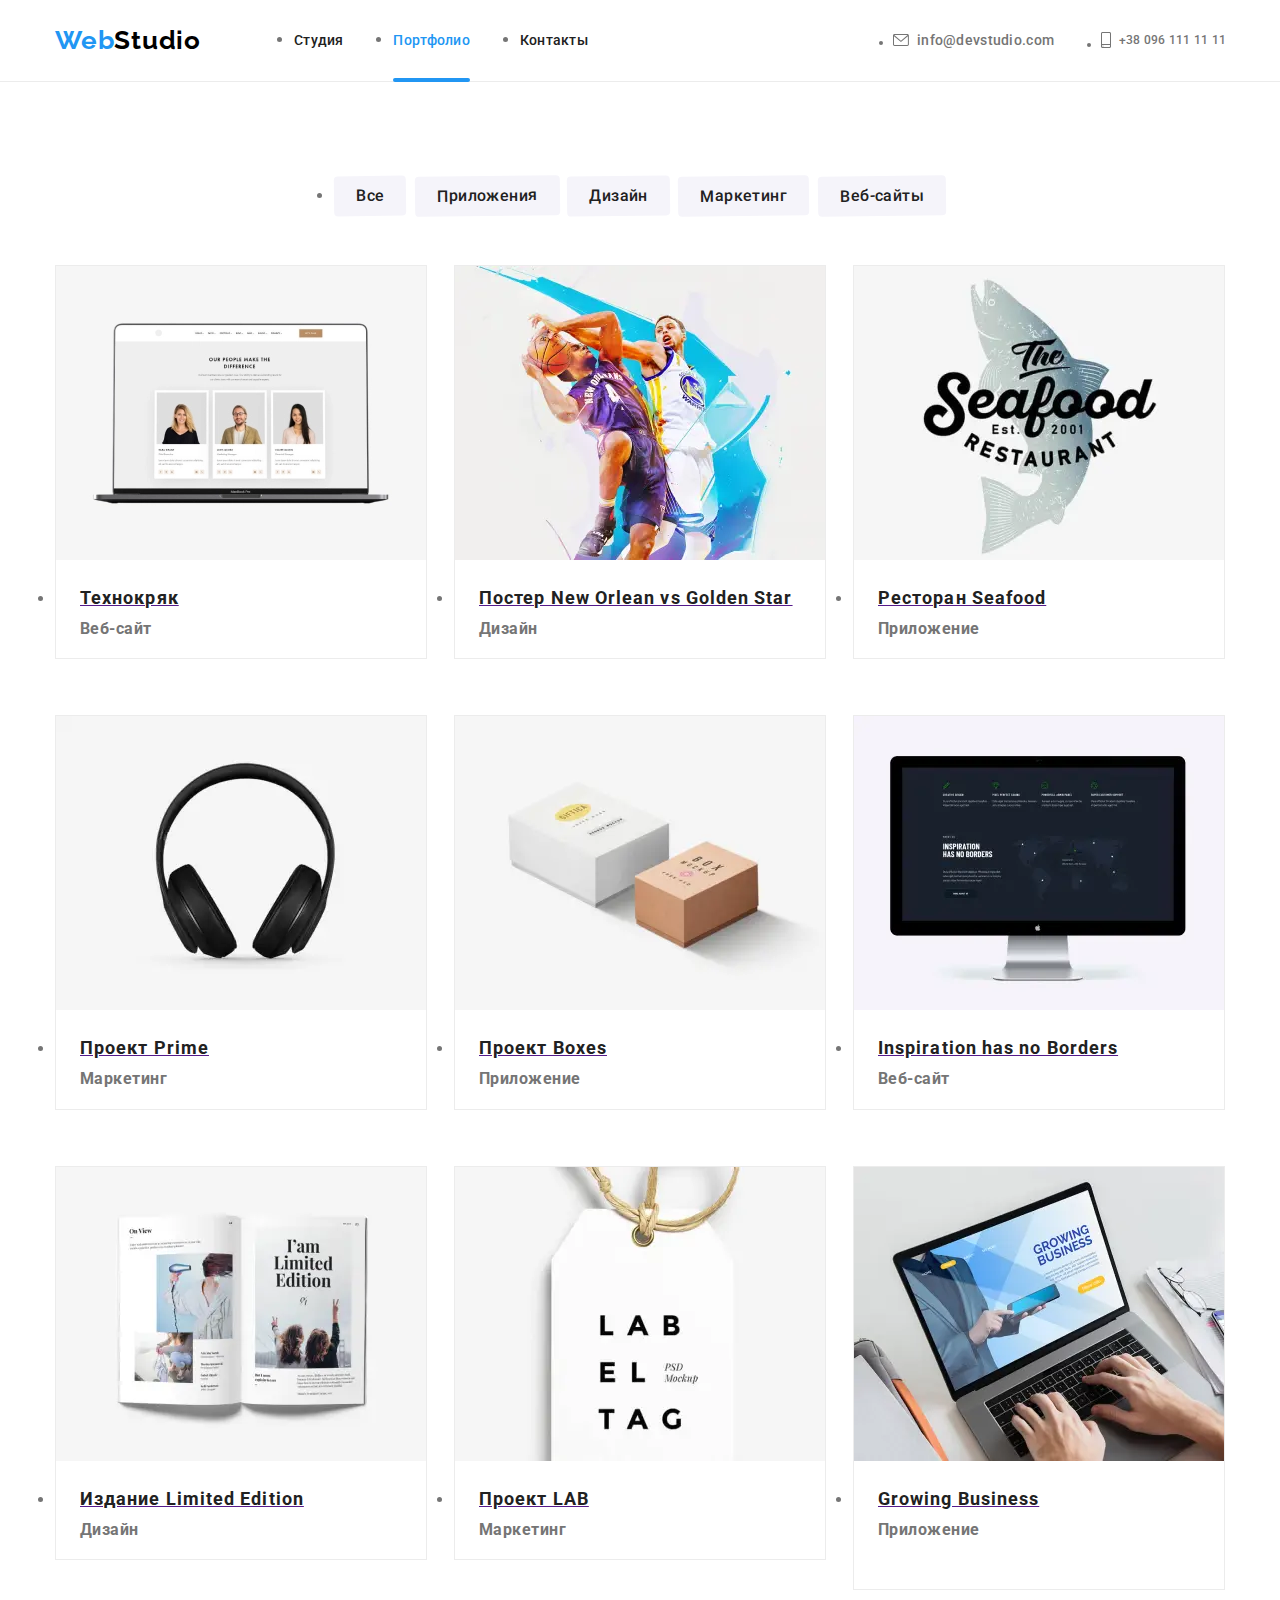
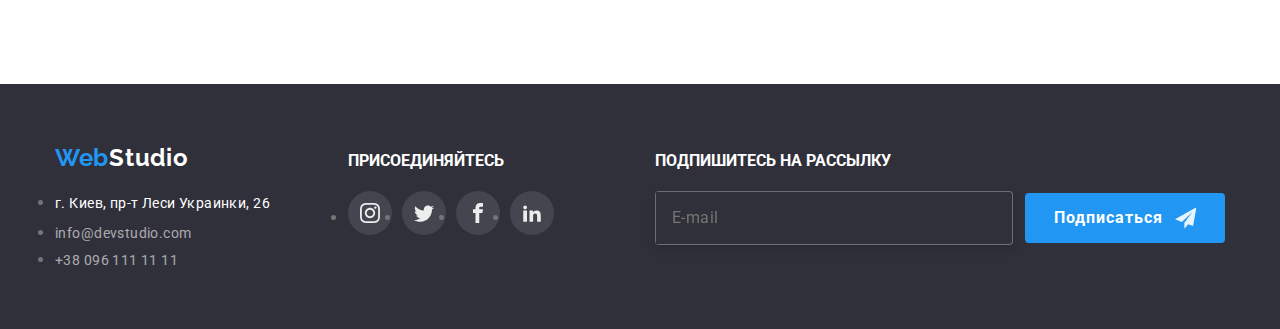
==== commit e37e0429: "Update portfolio.html" ====
--- a/portfolio.html
+++ b/portfolio.html
@@ -15,14 +15,7 @@
     />
 
     <link rel="stylesheet" href="./css/portfolio.min.css" />
-    <style>
-      a {
-        text-decoration: none;
-      }
-      ul {
-        list-style: none;
-      }
-    </style>
+
   </head>
 
   <body class="body">
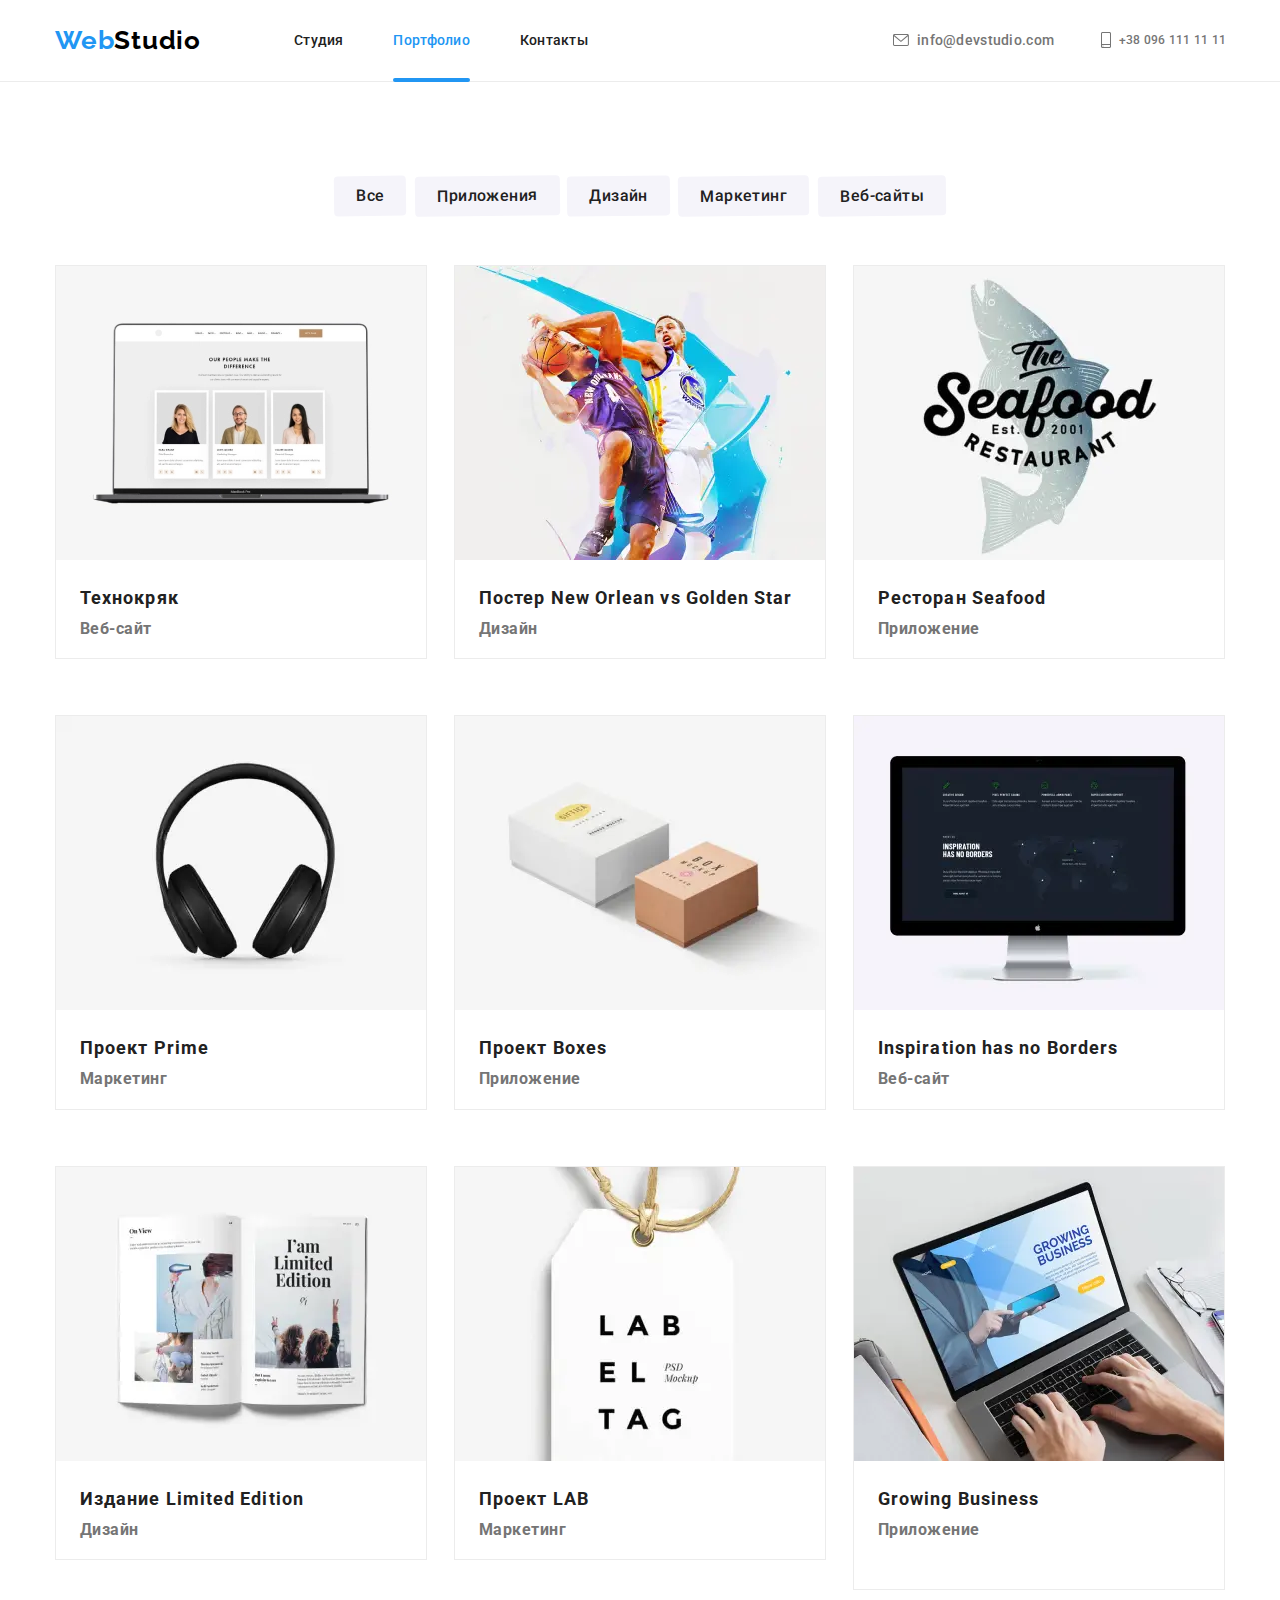
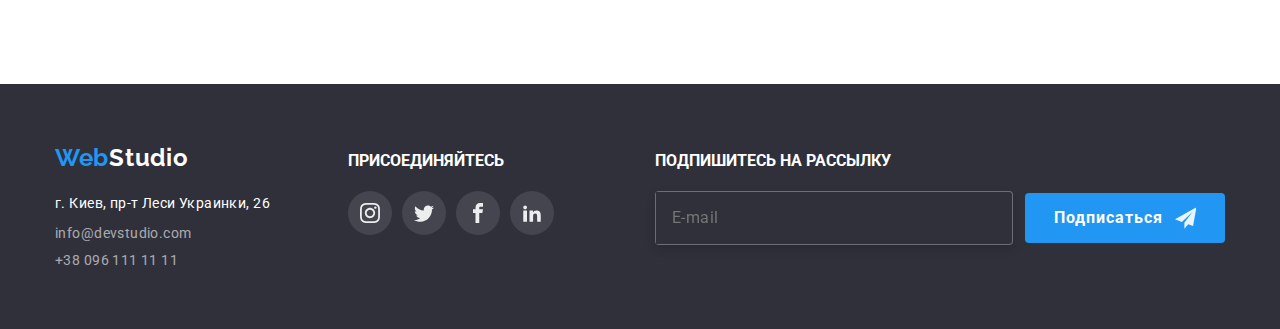
==== commit 042b74bd: "hw8" ====
--- a/portfolio.html
+++ b/portfolio.html
@@ -15,7 +15,14 @@
     />
 
     <link rel="stylesheet" href="./css/portfolio.min.css" />
-
+    <style>
+      a {
+        text-decoration: none;
+      }
+      ul {
+        list-style: none;
+      }
+    </style>
   </head>
 
   <body class="body">
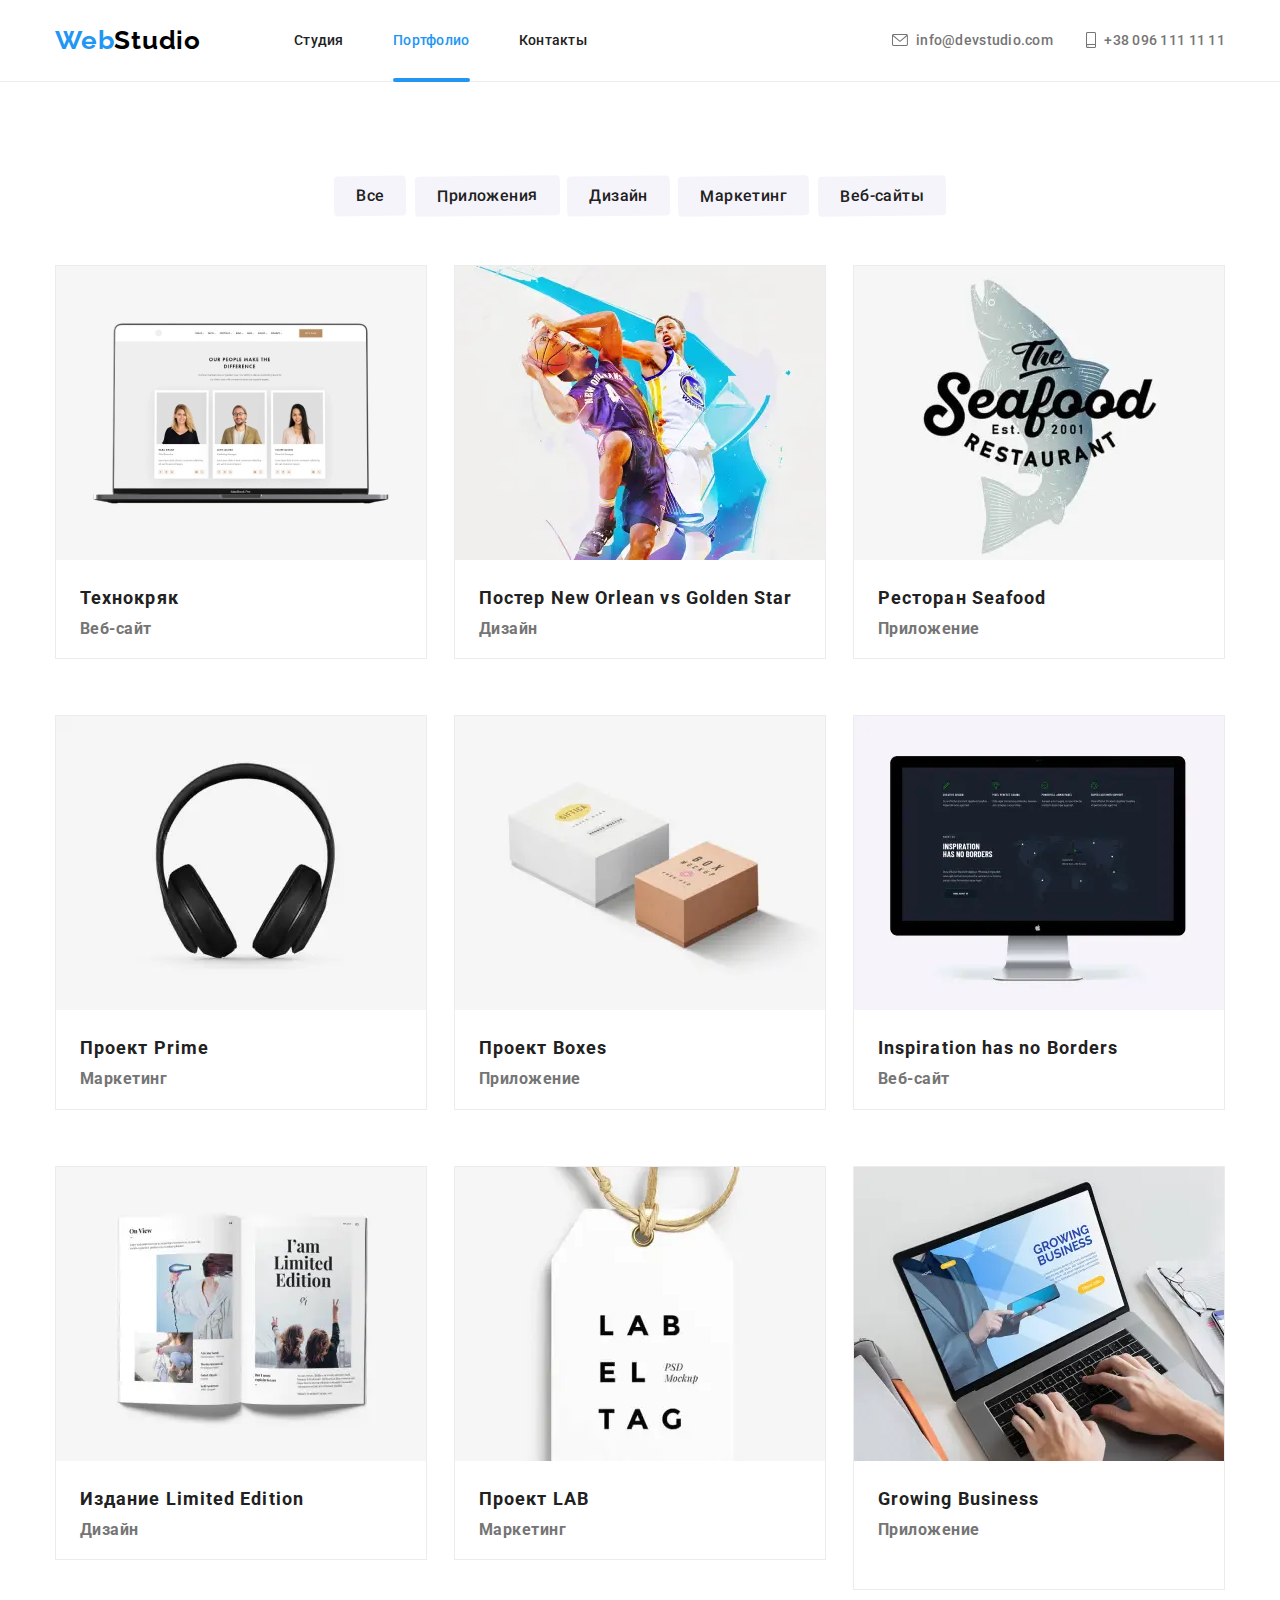
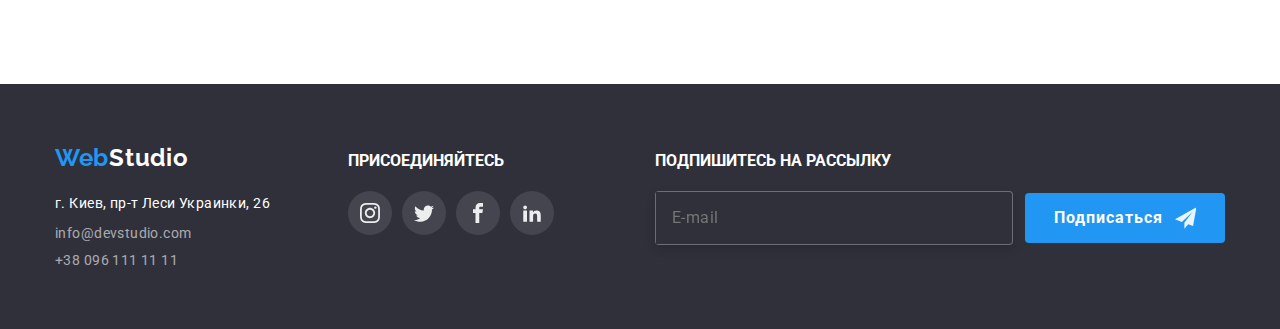
==== commit 7388fcb4: "hw8" ====
--- a/portfolio.html
+++ b/portfolio.html
@@ -3,7 +3,7 @@
   <head>
     <meta charset="UTF-8" />
     <meta name="viewport" content="width=device-width, initial-scale=1.0" />
-    <title>Webstudio</title>
+    <title>Студия</title>
     <link rel="preconnect" href="https://fonts.gstatic.com" />
     <link
       rel="stylesheet"
@@ -113,29 +113,30 @@
                 <a class="navigation-list-link" href="">Контакты</a>
               </li>
             </ul>
+            <address class="address">
+              <ul class="address-cont">
+                <li class="address-list">
+                  <a class="address-mail" href="mailto:info@devstudio.com">
+                    <svg class="icon-envelope" width="17px" height="17px">
+                      <use href="./images/icons/sprite.svg#icon-envelope"></use>
+                    </svg>
+                    info@devstudio.com
+                  </a>
+                </li>
+
+                <li class="address-list">
+                  <a class="address-tel" href="tel:+380961111111">
+                    <svg class="icon-smartphone" width="16px" height="18px">
+                      <use
+                        href="./images/icons/sprite.svg#icon-smartphone"
+                      ></use>
+                    </svg>
+                    +38 096 111 11 11
+                  </a>
+                </li>
+              </ul>
+            </address>
           </nav>
-
-          <address class="address">
-            <ul class="address-cont">
-              <li class="address-list">
-                <a class="address-mail" href="mailto:info@devstudio.com">
-                  <svg class="icon-envelope" width="17px" height="17px">
-                    <use href="./images/icons/sprite.svg#icon-envelope"></use>
-                  </svg>
-                  info@devstudio.com
-                </a>
-              </li>
-
-              <li class="address-list">
-                <a class="address-tel" href="tel:+380961111111">
-                  <svg class="icon-smartphone" width="16px" height="18px">
-                    <use href="./images/icons/sprite.svg#icon-smartphone"></use>
-                  </svg>
-                  +38 096 111 11 11
-                </a>
-              </li>
-            </ul>
-          </address>
         </div>
       </div>
     </header>
--- a/css/portfolio.min.css
+++ b/css/portfolio.min.css
@@ -1,2 +1,2 @@
-.visually-hidden{position:absolute;width:1px;height:1px;margin:-1px;border:0;padding:0;white-space:nowrap;clip-path:inset(100%);clip:rect(0 0 0 0);overflow:hidden}.body{font-family:"Roboto", sans-serif;color:#757575}h1,h2,h3,h4,h5,h6{margin:0}ul,ol{margin:0;padding:0}p{margin:0}img{display:block;max-width:100%;height:auto}.container{width:100%;padding:0 15px}@media screen and (min-width: 480px){.container{max-width:480px;margin:0 auto}}@media screen and (min-width: 768px){.container{max-width:768px}.container .rubric{display:flex;align-items:center}}@media screen and (min-width: 1200px){.container{max-width:1200px}}.logo{font-family:Raleway;font-weight:700;font-size:24px;line-height:1.166;letter-spacing:0.03em;color:#000000;text-decoration:none}.logo .logo-accent{color:#2196f3}@media screen and (min-width: 768px){.logo{margin-right:88px}}@media screen and (min-width: 1200px){.logo{margin-right:93px;font-family:Raleway;font-weight:700;font-size:26px;line-height:1.192}}.slogan-web{display:flex;justify-content:center;margin-bottom:20px;color:#fff}.social-web-list{display:flex;justify-content:center;margin-bottom:60px}.social-web-list-item:not(:last-child){margin-right:10px}.social-web-list-link{display:flex;justify-content:center;align-items:center;width:44px;height:44px;border-radius:50%;background-color:rgba(255,255,255,0.1);transition:250ms cubic-bezier(0.4, 0, 0.2, 1)}.social-web-list-link:hover,.social-web-list-link:focus{background-color:#2196f3;transition:250ms cubic-bezier(0.4, 0, 0.2, 1)}.social-web-list-icon{display:block;width:20px;height:20px;fill:rgba(255,255,255,0.9)}.social-web-list-link:hover>.social-web-list-icon,.social-web-list-link:focus>.social-web-list-icon{fill:#fff}@media screen and (min-width: 768px){.social-web{padding-top:65px;margin:0 auto}.slogan-web{text-align:center}}@media screen and (min-width: 1200px){.slogan-web{justify-content:flex-start}.social-web-list{margin-bottom:0;margin-right:93px}}.modal-btn-send{display:inline-flex;align-items:center;width:200px;border-radius:4px;padding:10px 29px;font-weight:700;font-size:16px;line-height:1.875;letter-spacing:0.06em;color:#fff;background-color:#2196f3;border:none;outline:none;cursor:pointer}.modal-icon-send{width:24px;height:24px;margin-left:12px;fill:rgba(255,255,255,0.9)}.modal-form-btn{display:block;width:200px;border-radius:4px;padding:10px 32px;font-weight:700;font-size:16px;line-height:1.875;letter-spacing:0.06em;color:#fff;background-color:#2196f3;border:none;outline:none;cursor:pointer;margin:0 auto}.header{position:relative;padding:16px 0;border-bottom:1px solid #ececec}.navigation{display:flex;align-items:center;justify-content:space-between}.menu-button{display:inline-flex;margin:0;padding:0;border:none;background-color:transparent}.menu-button .icon-cross{display:none}.menu-button.is-open .icon-cross{display:block}.menu-button.is-open .icon-evenodd{display:none}.menu-button:hover,.menu-button:focus{color:#2196f3;fill:#2196f3}@media screen and (max-width: 767px){.nav-burger{padding:60px}.nav-burger-list-item:not(:last-child){margin-bottom:40px}.nav-burger-list-item{display:flex;justify-content:center}.nav-burger-list-link{position:relative;display:flex;font-size:14px;line-height:1.143;letter-spacing:0.02em;font-weight:500;color:#212121;padding-bottom:auto;transition:250ms cubic-bezier(0.4, 0, 0.2, 1);text-decoration:none}.nav-burger-list-link:hover,.nav-burger-list-link:focus{color:#2196f3}.nav-burger-list-link.current{color:#2196f3}.nav-burger-list-link::after{position:absolute;content:" ";width:100%;height:4px;bottom:-8px;border-radius:2px;color:#2196f3;background-color:#2196f3;opacity:0}.current::after{opacity:1}.nav-burger-list-link:hover::after{opacity:1;transition:opacity 250ms cubic-bezier(0.4, 0, 0.2, 1)}.address-cont{display:block;align-items:center;font-weight:500;font-size:12px;line-height:1.166;color:#757575;fill:#757575}.address-burger .address-burger-mail{display:block;align-items:center;font-style:normal;font-weight:500;font-size:12px;line-height:1.166;letter-spacing:0.02em;color:#757575;transition:250ms cubic-bezier(0.4, 0, 0.2, 1);text-decoration:none;margin-bottom:10px}.address-burger .address-burger-mail:hover,.address-burger .address-burger-mail:focus{color:#2196f3;fill:#2196f3}.address-burger-mail>.icon-envelope,.address-burger-tel>.icon-smartphone{width:14px;height:10px;margin-right:8px}.address-burger .address-burger-tel{display:block;align-items:center;font-style:normal;font-weight:500;font-size:12px;line-height:1.166;letter-spacing:0.02em;color:#757575;transition:250ms cubic-bezier(0.4, 0, 0.2, 1);text-decoration:none}.address-burger .address-burger-tel:hover,.address-burger .address-burger-tel:focus{color:#2196f3;fill:#2196f3}.address-burger-mail>.icon-envelope{width:14px;height:10px;margin-right:8px;fill:#757575}.address-burger-tel>.icon-smartphone{width:10px;height:14px;margin-right:8px;fill:#757575}.navigation-list,.address{display:none}.menu-container{display:none;position:absolute;z-index:1;left:0;top:100%;width:100%;height:453px;padding:0;text-align:center;background-color:#fff;box-shadow:0px 1px 3px rgba(0,0,0,0.12),0px 1px 1px rgba(0,0,0,0.14),0px 2px 1px rgba(0,0,0,0.2);border-top:1px solid #ececec}.menu-container.is-open{display:block}}@media screen and (min-width: 768px){.header{padding:21px 0}.navigation{display:flex}.menu-button{display:none}.menu-container{display:none}.navigation-list{display:flex;align-items:center;justify-content:space-between;width:294px;margin-right:84px}.navigation-list-link{position:relative;font-size:14px;line-height:1.143;letter-spacing:0.02em;font-weight:500;color:#212121;padding-bottom:auto;transition:250ms cubic-bezier(0.4, 0, 0.2, 1);text-decoration:none}.navigation-list-link:hover,.navigation-list-link:focus{color:#2196f3}.navigation-list-link.current{color:#2196f3}.navigation-list-link::after{position:absolute;content:"";display:block;transform:translateY(28px);width:100%;height:4px;border-radius:2px;color:#2196f3;background-color:#2196f3;opacity:0}.current::after{opacity:1}.navigation-list-link:hover::after{opacity:1;transition:opacity 250ms cubic-bezier(0.4, 0, 0.2, 1)}.address{display:flex}.address-cont{display:block;align-items:center;font-weight:500;font-size:12px;line-height:1.166;color:#757575;fill:#757575}.address-cont .address-mail{display:flex;align-items:center;font-style:normal;color:#757575;transition:250ms cubic-bezier(0.4, 0, 0.2, 1);text-decoration:none;margin-bottom:10px}.address-cont .address-mail:hover,.address-cont .address-mail:focus{color:#2196f3;fill:#2196f3}.address-mail>.icon-envelope{width:14px;height:10px;margin-right:8px}.address-tel>.icon-smartphone{width:10px;height:14px;margin-right:8px}.address-cont .address-tel{display:flex;align-items:center;font-style:normal;font-weight:500;font-size:12px;line-height:1.166;letter-spacing:0.02em;color:#757575;transition:250ms cubic-bezier(0.4, 0, 0.2, 1);text-decoration:none}.address-cont .address-tel:hover,.address-cont .address-tel:focus{color:#2196f3;fill:#2196f3}}@media screen and (min-width: 1200px){.header{padding:25px 0;border-bottom:1px solid #ececec}.navigation{align-items:center}.navigation-list{display:flex;margin:0 auto}.address{display:flex}.address>.address-cont{display:flex;align-items:center;justify-content:space-between;width:333px;margin-left:305px}.address-cont .address-mail{display:flex;align-items:center;font-style:normal;font-weight:500;font-size:14px;line-height:1.143;letter-spacing:0.02em;margin-bottom:0}.address-mail>.icon-envelope{width:16px;height:12px}.address-tel>.icon-smartphone{width:10px;height:16px;margin-right:8px}}.service{padding-top:60px;padding-bottom:40px}.service-visual{display:flex}.service-list{display:flex;flex-wrap:wrap}.service-list>.button-box:not(:last-child){margin-right:8px}.service-list>.button-box:nth-child(-n+3){margin-bottom:15px}.service-list .button-item{padding:7px 22px;font-family:Roboto;font-style:normal;font-weight:500;font-size:16px;line-height:1.625;letter-spacing:0.03em;color:#212121;background:#f5f4fa;border:none;cursor:pointer;border-radius:4px;transform:rotate(-0.72deg);transition:250ms cubic-bezier(0.4, 0, 0.2, 1)}.service .service-list .button-item:hover,.service .service-list .button-item:focus{color:#fff;background-color:#2196f3;box-shadow:0px 3px 1px rgba(0,0,0,0.1),0px 1px 2px rgba(0,0,0,0.08),0px 2px 2px rgba(0,0,0,0.12)}@media screen and (min-width: 768px){.service{padding-top:60px;padding-bottom:14px}.service-visual{justify-content:center}}@media screen and (min-width: 1200px){.service{padding-top:94px;padding-bottom:34px}}.cards-set{padding-bottom:60px}.project{display:flex;flex-wrap:wrap}.project>.project-list{border:1px solid #ececec;transition:250ms cubic-bezier(0.4, 0, 0.2, 1);background-size:cover}.project>.project-list:hover,.project>.project-list:focus{border:1px solid #eeeeee;box-sizing:border-box;box-shadow:0px 1px 1px rgba(0,0,0,0.12),0px 4px 4px rgba(0,0,0,0.06),1px 4px 6px rgba(0,0,0,0.16)}@media screen and (min-width: 320px){.project>.project-list:not(:last-child){margin-bottom:30px}.text-box{padding:20px 24px}.project-title{margin-bottom:4px;font-weight:700;font-size:18px;line-height:2;letter-spacing:0.06em;color:#212121;margin-bottom:4px}.project-text{display:inline-block;font-weight:700;font-size:16px;line-height:1.875px;letter-spacing:0.03em;color:#757575}}.project-img-wrapper{position:relative;overflow:hidden}.overlay{position:absolute;top:0;left:0;width:100%;height:100%;padding:63px 24px;font-style:normal;font-weight:normal;font-size:18px;line-height:1.555;letter-spacing:0.03em;background-color:rgba(33,150,243,0.9);color:#fff;transform:translateY(100%);transition:all 250ms cubic-bezier(0.4, 0, 0.2, 1)}.project-list-link:hover .overlay,.project-list-link:focus .overlay{transform:translateY(0%)}@media screen and (min-width: 768px){.project{justify-content:space-between}.project>.project-list{border:1px solid #ececec;transition:250ms cubic-bezier(0.4, 0, 0.2, 1)}}@media screen and (min-width: 1200px){.cards-set{padding-bottom:94px}.project{display:flex;flex-wrap:wrap;margin-top:-26px;margin-left:-26px}.project>.project-list{flex-basis:calc(100% / 3 -26px);box-sizing:border-box;margin-left:26px;margin-top:26px}}.footer{padding-bottom:60px;background-color:#2f303a}.tube .logo-tube{display:block;margin:0 auto;text-align:center;font-family:Raleway;font-weight:700;font-size:24px;line-height:1.166;letter-spacing:0.03em;color:#fff;text-decoration:none;padding-top:60px}.tube .logo-tube .logo-accent{color:#2196f3}.container-tube{max-width:480px;display:block;margin:0 auto;text-align:center}.address-box{margin-top:20px;margin-bottom:60px}.address-mail-item>.location{font-style:normal;font-size:14px;line-height:1.714;letter-spacing:0.03em;font-weight:400;color:#fff}.address-mail-item:not(:last-child){margin-bottom:8px}.address-tube .address-tel-unit,.address-tube .address-mail-unit{font-style:normal;font-weight:normal;font-size:14px;line-height:1.143px;letter-spacing:0.03em;color:rgba(255,255,255,0.6);transition:250ms cubic-bezier(0.4, 0, 0.2, 1);text-decoration:none}.address-tube .address-tel-unit.address-mail-unit:hover,.address-tube .address-tel-unit.address-mail-unit:focus,.address-tube .address-mail-unit.address-mail-unit:hover,.address-tube .address-mail-unit.address-mail-unit:focus{color:#2196f3}.address-tube .address-tel-unit.address-tel-unit:hover,.address-tube .address-tel-unit.address-tel-unit:focus,.address-tube .address-mail-unit.address-tel-unit:hover,.address-tube .address-mail-unit.address-tel-unit:focus{color:#2196f3}@media screen and (min-width: 768px){.tube{display:flex;flex-wrap:wrap;justify-content:space-between}}@media screen and (min-width: 1200px){.tube{flex-wrap:nowrap;align-items:baseline}.tube .logo-tube{text-align:start;margin-bottom:20px}.container-tube{margin:0 70px 0 0;text-align:start}.address-box{margin-bottom:0}}.form-subscription{display:flex;flex-direction:column;align-items:center}.form-field-email{display:block;width:100%;box-sizing:border-box;margin-bottom:20px;border-radius:4px;border:1px solid rgba(255,255,255,0.3);background-color:#2f303a;filter:drop-shadow(0px 4px 4px rgba(0,0,0,0.15))}.form-input{max-width:450px;padding:16px;font-style:normal;font-weight:400;font-size:16px;line-height:1.25;letter-spacing:0.03em;border:none;outline:none;color:rgba(255,255,255,0.6);background-color:#2f303a}.form-input::placeholder{font-weight:400;font-size:16px}@media screen and (min-width: 768px) and (max-width: 1199px){.form-subscription{width:450px}.email-subscription{margin:0 auto}}@media screen and (min-width: 1200px){.form-subscription{display:flex;flex-direction:row;width:570px}.form-field-email{margin-right:12px;margin-bottom:0}}
+.visually-hidden{position:absolute;width:1px;height:1px;margin:-1px;border:0;padding:0;white-space:nowrap;clip-path:inset(100%);clip:rect(0 0 0 0);overflow:hidden}.body{font-family:"Roboto", sans-serif;color:#757575}h1,h2,h3,h4,h5,h6{margin:0}ul,ol{margin:0;padding:0}p{margin:0}img{display:block;max-width:100%;height:auto}.container{width:100%;padding:0 15px}@media screen and (min-width: 480px){.container{max-width:480px;margin:0 auto}}@media screen and (min-width: 768px){.container{max-width:768px}.container.rubric{display:flex;align-items:center}}@media screen and (min-width: 1200px){.container{max-width:1200px}}.logo{font-family:Raleway;font-weight:700;font-size:24px;line-height:1.166;letter-spacing:0.03em;color:#000000;text-decoration:none}.logo .logo-accent{color:#2196f3}@media screen and (min-width: 768px){.logo{margin-right:88px}}@media screen and (min-width: 1200px){.logo{margin-right:93px;font-family:Raleway;font-weight:700;font-size:26px;line-height:1.192}}.slogan-web{display:flex;justify-content:center;margin-bottom:20px;color:#fff}.social-web-list{display:flex;justify-content:center;margin-bottom:60px}.social-web-list-item:not(:last-child){margin-right:10px}.social-web-list-link{display:flex;justify-content:center;align-items:center;width:44px;height:44px;border-radius:50%;background-color:rgba(255,255,255,0.1);transition:250ms cubic-bezier(0.4, 0, 0.2, 1)}.social-web-list-link:hover,.social-web-list-link:focus{background-color:#2196f3;transition:250ms cubic-bezier(0.4, 0, 0.2, 1)}.social-web-list-icon{display:block;width:20px;height:20px;fill:rgba(255,255,255,0.9)}.social-web-list-link:hover>.social-web-list-icon,.social-web-list-link:focus>.social-web-list-icon{fill:#fff}@media screen and (min-width: 768px){.social-web{padding-top:65px;margin:0 auto}.slogan-web{text-align:center}}@media screen and (min-width: 1200px){.slogan-web{justify-content:flex-start}.social-web-list{margin-bottom:0;margin-right:93px}}.modal-btn-send{display:inline-flex;align-items:center;width:200px;border-radius:4px;padding:10px 29px;font-weight:700;font-size:16px;line-height:1.875;letter-spacing:0.06em;color:#fff;background-color:#2196f3;border:none;outline:none;cursor:pointer}.modal-icon-send{width:24px;height:24px;margin-left:12px;fill:rgba(255,255,255,0.9)}.modal-form-btn{display:block;width:200px;border-radius:4px;padding:10px 32px;font-weight:700;font-size:16px;line-height:1.875;letter-spacing:0.06em;color:#fff;background-color:#2196f3;border:none;outline:none;cursor:pointer;margin:0 auto}.header{position:relative;padding:16px 0;border-bottom:1px solid #ececec}.navigation{display:flex;align-items:center;justify-content:space-between}.menu-button{display:inline-flex;margin:0;padding:0;border:none;background-color:transparent}.menu-button .icon-cross{display:none}.menu-button.is-open .icon-cross{display:block}.menu-button.is-open .icon-evenodd{display:none}.menu-button:hover,.menu-button:focus{color:#2196f3;fill:#2196f3}@media screen and (max-width: 767px){.nav-burger{padding:60px}.nav-burger-list-item:not(:last-child){margin-bottom:40px}.nav-burger-list-item{display:flex;justify-content:center}.nav-burger-list-link{position:relative;display:flex;font-size:14px;line-height:1.143;letter-spacing:0.02em;font-weight:500;color:#212121;padding-bottom:auto;transition:250ms cubic-bezier(0.4, 0, 0.2, 1);text-decoration:none}.nav-burger-list-link:hover,.nav-burger-list-link:focus{color:#2196f3}.nav-burger-list-link.current{color:#2196f3}.nav-burger-list-link::after{position:absolute;content:" ";width:100%;height:4px;bottom:-8px;border-radius:2px;color:#2196f3;background-color:#2196f3;opacity:0}.current::after{opacity:1}.nav-burger-list-link:hover::after{opacity:1;transition:opacity 250ms cubic-bezier(0.4, 0, 0.2, 1)}.address-cont{display:block;align-items:center;font-weight:500;font-size:12px;line-height:1.166;color:#757575;fill:#757575}.address-burger .address-burger-mail{display:block;align-items:center;font-style:normal;font-weight:500;font-size:12px;line-height:1.166;letter-spacing:0.02em;color:#757575;transition:250ms cubic-bezier(0.4, 0, 0.2, 1);text-decoration:none;margin-bottom:10px}.address-burger .address-burger-mail:hover,.address-burger .address-burger-mail:focus{color:#2196f3;fill:#2196f3}.address-burger-mail>.icon-envelope,.address-burger-tel>.icon-smartphone{width:14px;height:10px;margin-right:8px}.address-burger .address-burger-tel{display:block;align-items:center;font-style:normal;font-weight:500;font-size:12px;line-height:1.166;letter-spacing:0.02em;color:#757575;transition:250ms cubic-bezier(0.4, 0, 0.2, 1);text-decoration:none}.address-burger .address-burger-tel:hover,.address-burger .address-burger-tel:focus{color:#2196f3;fill:#2196f3}.address-burger-mail>.icon-envelope{width:14px;height:10px;margin-right:8px;fill:#757575}.address-burger-tel>.icon-smartphone{width:10px;height:14px;margin-right:8px;fill:#757575}.navigation-list,.address{display:none}.menu-container{display:none;position:absolute;z-index:1;left:0;top:100%;width:100%;height:453px;padding:0;text-align:center;background-color:#fff;box-shadow:0px 1px 3px rgba(0,0,0,0.12),0px 1px 1px rgba(0,0,0,0.14),0px 2px 1px rgba(0,0,0,0.2);border-top:1px solid #ececec}.menu-container.is-open{display:block}}@media screen and (min-width: 768px){.header{padding:21px 0}.navigation{display:flex}.menu-button{display:none}.menu-container{display:none}.navigation-list{display:flex;align-items:center;justify-content:space-between;width:294px;margin-right:84px}.navigation-list-link{position:relative;font-size:14px;line-height:1.143;letter-spacing:0.02em;font-weight:500;color:#212121;padding-bottom:auto;transition:250ms cubic-bezier(0.4, 0, 0.2, 1);text-decoration:none}.navigation-list-link:hover,.navigation-list-link:focus{color:#2196f3}.navigation-list-link.current{color:#2196f3}.navigation-list-link::after{position:absolute;content:"";display:block;transform:translateY(28px);width:100%;height:4px;border-radius:2px;color:#2196f3;background-color:#2196f3;opacity:0}.current::after{opacity:1}.navigation-list-link:hover::after{opacity:1;transition:opacity 250ms cubic-bezier(0.4, 0, 0.2, 1)}.address{display:flex}.address-cont{display:block;align-items:center;font-weight:500;font-size:12px;line-height:1.166;color:#757575;fill:#757575}.address-cont .address-mail{display:flex;align-items:center;font-style:normal;color:#757575;transition:250ms cubic-bezier(0.4, 0, 0.2, 1);text-decoration:none;margin-bottom:10px}.address-cont .address-mail:hover,.address-cont .address-mail:focus{color:#2196f3;fill:#2196f3}.address-mail>.icon-envelope{width:14px;height:10px;margin-right:8px}.address-tel>.icon-smartphone{width:10px;height:14px;margin-right:8px}.address-cont .address-tel{display:flex;align-items:center;font-style:normal;font-weight:500;font-size:12px;line-height:1.166;letter-spacing:0.02em;color:#757575;transition:250ms cubic-bezier(0.4, 0, 0.2, 1);text-decoration:none}.address-cont .address-tel:hover,.address-cont .address-tel:focus{color:#2196f3;fill:#2196f3}}@media screen and (min-width: 1200px){.header{padding:25px 0;border-bottom:1px solid #ececec}.navigation{align-items:center}.navigation-list{display:flex;margin:0 auto}.address{display:flex}.address>.address-cont{display:flex;align-items:center;justify-content:space-between;width:333px;margin-left:305px}.address-cont .address-mail{display:flex;align-items:center;font-style:normal;font-weight:500;font-size:14px;line-height:1.143;letter-spacing:0.02em;margin-bottom:0}.address-mail>.icon-envelope{width:16px;height:12px}.address-cont .address-tel{display:flex;align-items:center;font-style:normal;font-weight:500;font-size:14px;line-height:1.166;letter-spacing:0.02em;color:#757575;transition:250ms cubic-bezier(0.4, 0, 0.2, 1);text-decoration:none}.address-cont .address-tel:hover,.address-cont .address-tel:focus{color:#2196f3;fill:#2196f3}.address-tel>.icon-smartphone{width:10px;height:16px;margin-right:8px}}.service{padding-top:60px;padding-bottom:40px}.service-visual{display:flex}.service-list{display:flex;flex-wrap:wrap}.service-list>.button-box:not(:last-child){margin-right:8px}.service-list>.button-box:nth-child(-n+3){margin-bottom:15px}.service-list .button-item{padding:7px 22px;font-family:Roboto;font-style:normal;font-weight:500;font-size:16px;line-height:1.625;letter-spacing:0.03em;color:#212121;background:#f5f4fa;border:none;cursor:pointer;border-radius:4px;transform:rotate(-0.72deg);transition:250ms cubic-bezier(0.4, 0, 0.2, 1)}.service .service-list .button-item:hover,.service .service-list .button-item:focus{color:#fff;background-color:#2196f3;box-shadow:0px 3px 1px rgba(0,0,0,0.1),0px 1px 2px rgba(0,0,0,0.08),0px 2px 2px rgba(0,0,0,0.12)}@media screen and (min-width: 768px){.service{padding-top:60px;padding-bottom:14px}.service-visual{justify-content:center}}@media screen and (min-width: 1200px){.service{padding-top:94px;padding-bottom:34px}}.cards-set{padding-bottom:60px}.project{display:flex;flex-wrap:wrap}.project>.project-list{border:1px solid #ececec;transition:250ms cubic-bezier(0.4, 0, 0.2, 1);background-size:cover}.project>.project-list:hover,.project>.project-list:focus{border:1px solid #eeeeee;box-sizing:border-box;box-shadow:0px 1px 1px rgba(0,0,0,0.12),0px 4px 4px rgba(0,0,0,0.06),1px 4px 6px rgba(0,0,0,0.16)}@media screen and (min-width: 320px){.project>.project-list:not(:last-child){margin-bottom:30px}.text-box{padding:20px 24px}.project-title{margin-bottom:4px;font-weight:700;font-size:18px;line-height:2;letter-spacing:0.06em;color:#212121;margin-bottom:4px}.project-text{display:inline-block;font-weight:700;font-size:16px;line-height:1.875px;letter-spacing:0.03em;color:#757575}}.project-img-wrapper{position:relative;overflow:hidden}.overlay{position:absolute;top:0;left:0;width:100%;height:100%;padding:63px 24px;font-style:normal;font-weight:normal;font-size:18px;line-height:1.555;letter-spacing:0.03em;background-color:rgba(33,150,243,0.9);color:#fff;transform:translateY(100%);transition:all 250ms cubic-bezier(0.4, 0, 0.2, 1)}.project-list-link:hover .overlay,.project-list-link:focus .overlay{transform:translateY(0%)}@media screen and (min-width: 768px){.project{justify-content:space-between}.project>.project-list{border:1px solid #ececec;transition:250ms cubic-bezier(0.4, 0, 0.2, 1)}}@media screen and (min-width: 1200px){.cards-set{padding-bottom:94px}.project{display:flex;flex-wrap:wrap;margin-top:-26px;margin-left:-26px}.project>.project-list{flex-basis:calc(100% / 3 -26px);box-sizing:border-box;margin-left:26px;margin-top:26px}}.footer{padding-bottom:60px;background-color:#2f303a}.tube .logo-tube{display:block;margin:0 auto;text-align:center;font-family:Raleway;font-weight:700;font-size:24px;line-height:1.166;letter-spacing:0.03em;color:#fff;text-decoration:none;padding-top:60px}.tube .logo-tube .logo-accent{color:#2196f3}.container-tube{max-width:480px;display:block;margin:0 auto;text-align:center}.address-box{margin-top:20px;margin-bottom:60px}.address-mail-item>.location{font-style:normal;font-size:14px;line-height:1.714;letter-spacing:0.03em;font-weight:400;color:#fff}.address-mail-item:not(:last-child){margin-bottom:8px}.address-tube .address-tel-unit,.address-tube .address-mail-unit{font-style:normal;font-weight:normal;font-size:14px;line-height:1.143px;letter-spacing:0.03em;color:rgba(255,255,255,0.6);transition:250ms cubic-bezier(0.4, 0, 0.2, 1);text-decoration:none}.address-tube .address-tel-unit.address-mail-unit:hover,.address-tube .address-tel-unit.address-mail-unit:focus,.address-tube .address-mail-unit.address-mail-unit:hover,.address-tube .address-mail-unit.address-mail-unit:focus{color:#2196f3}.address-tube .address-tel-unit.address-tel-unit:hover,.address-tube .address-tel-unit.address-tel-unit:focus,.address-tube .address-mail-unit.address-tel-unit:hover,.address-tube .address-mail-unit.address-tel-unit:focus{color:#2196f3}@media screen and (min-width: 768px){.tube{display:flex;flex-wrap:wrap;justify-content:space-between}}@media screen and (min-width: 1200px){.tube{flex-wrap:nowrap;align-items:baseline}.tube .logo-tube{text-align:start;margin-bottom:20px}.container-tube{margin:0 70px 0 0;text-align:start}.address-box{margin-bottom:0}}.form-subscription{display:flex;flex-direction:column;align-items:center}.form-field-email{display:block;width:100%;box-sizing:border-box;margin-bottom:20px;border-radius:4px;border:1px solid rgba(255,255,255,0.3);background-color:#2f303a;filter:drop-shadow(0px 4px 4px rgba(0,0,0,0.15))}.form-input{max-width:450px;padding:16px;font-style:normal;font-weight:400;font-size:16px;line-height:1.25;letter-spacing:0.03em;border:none;outline:none;color:rgba(255,255,255,0.6);background-color:#2f303a}.form-input::placeholder{font-weight:400;font-size:16px}@media screen and (min-width: 768px) and (max-width: 1199px){.form-subscription{width:450px}.email-subscription{margin:0 auto}}@media screen and (min-width: 1200px){.form-subscription{display:flex;flex-direction:row;width:570px}.form-field-email{margin-right:12px;margin-bottom:0}}
 /*# sourceMappingURL=portfolio.min.css.map */